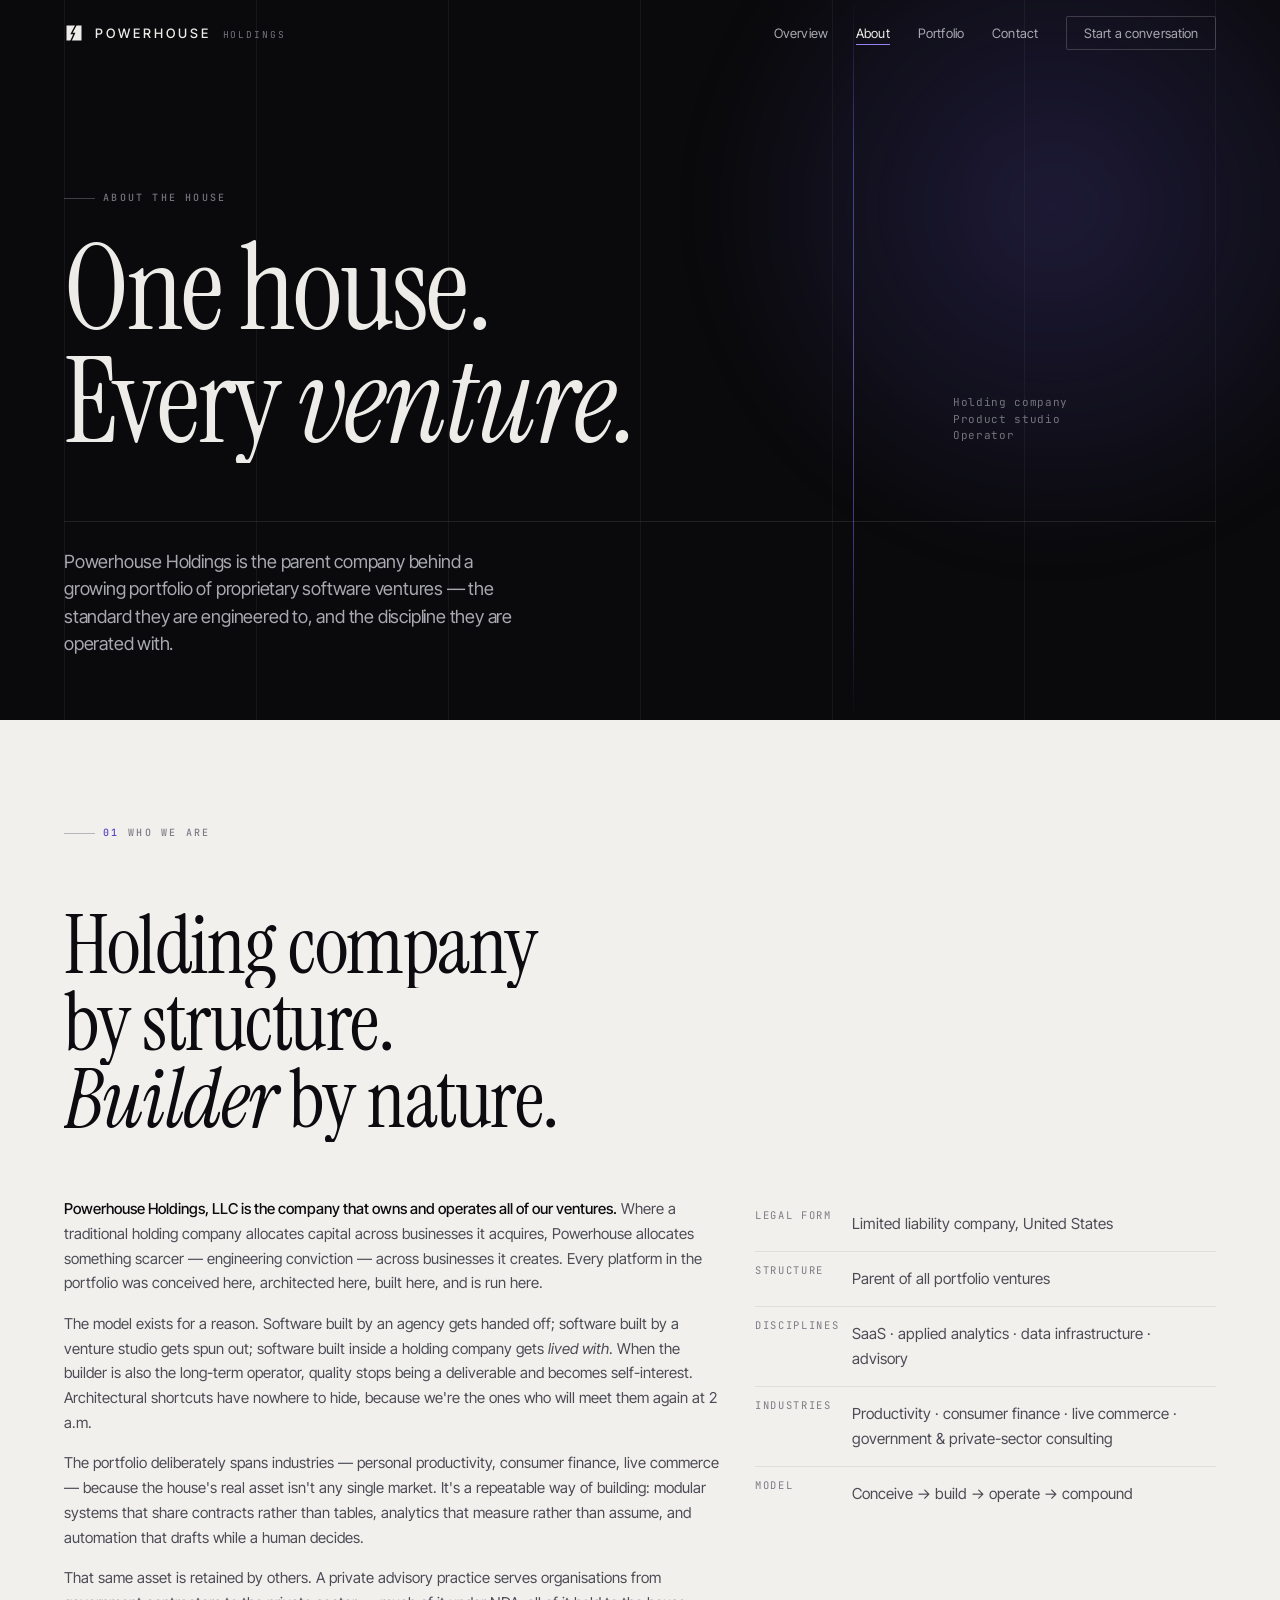
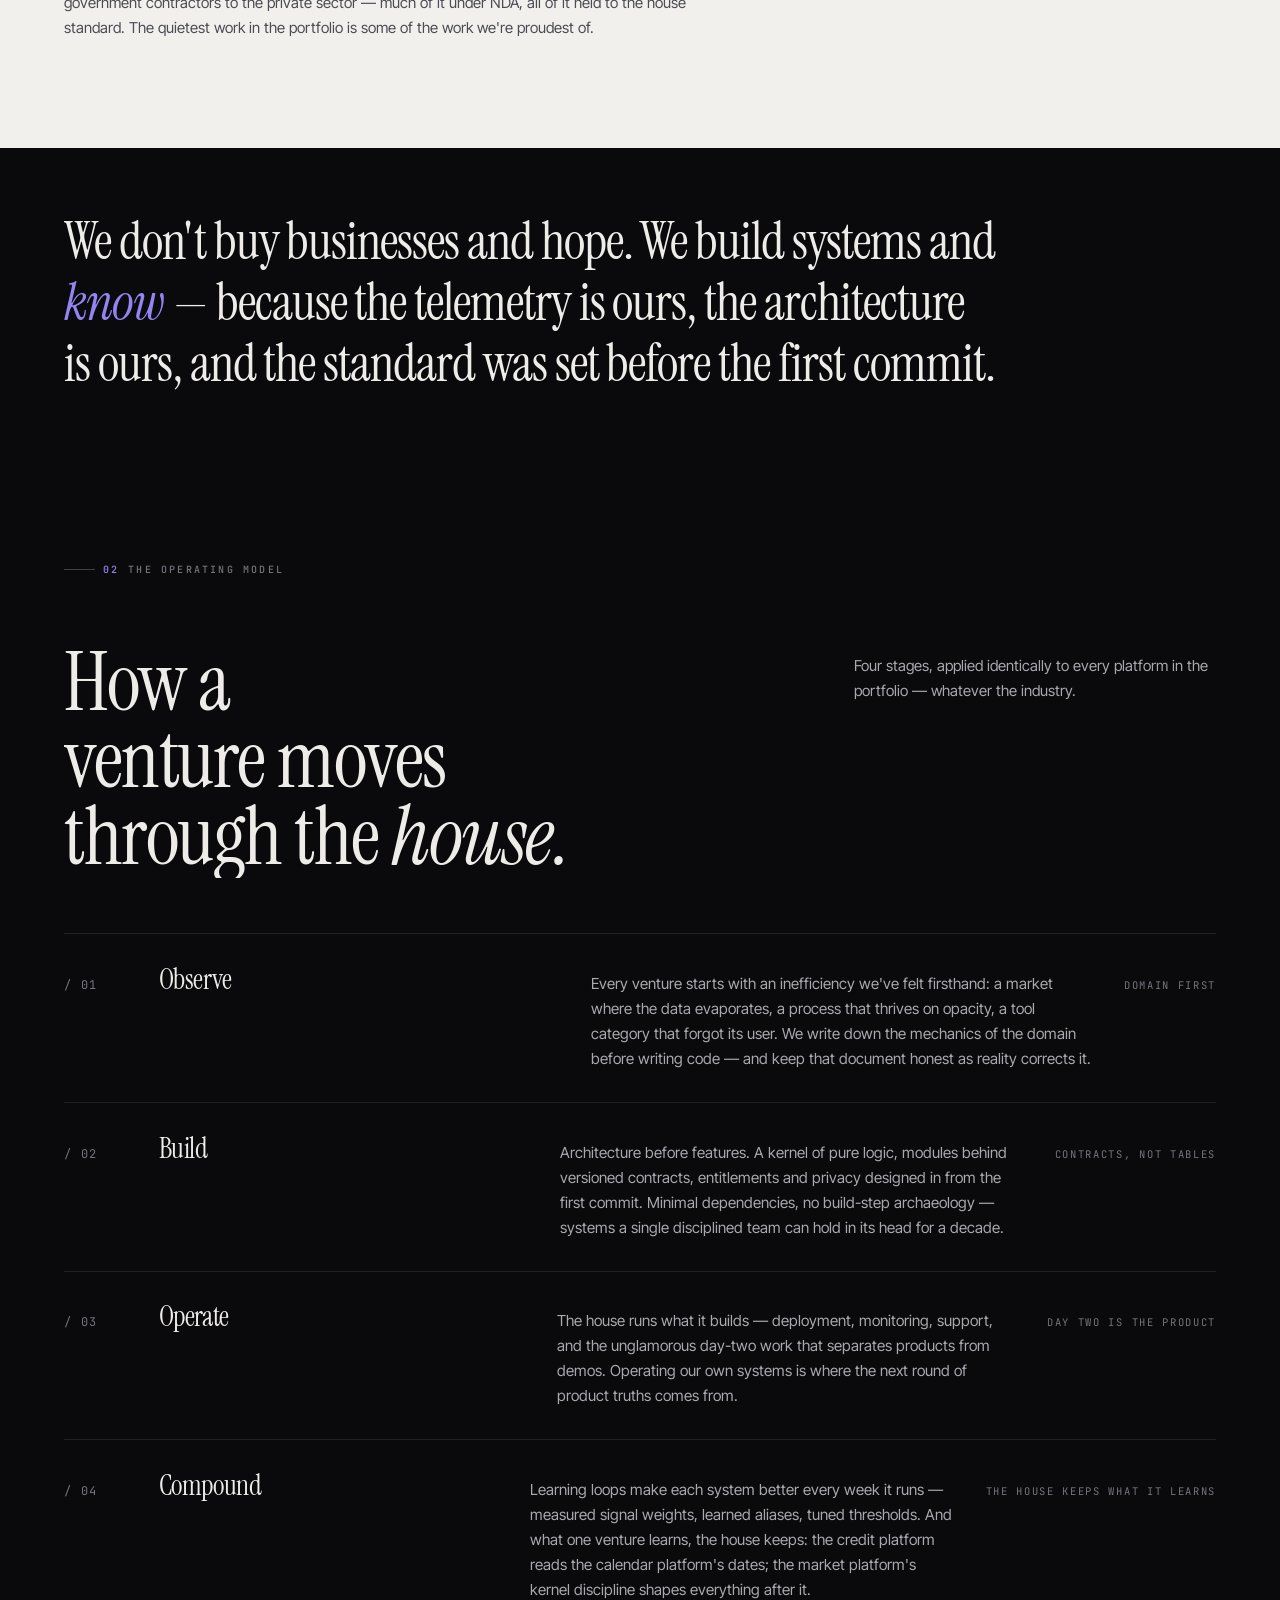
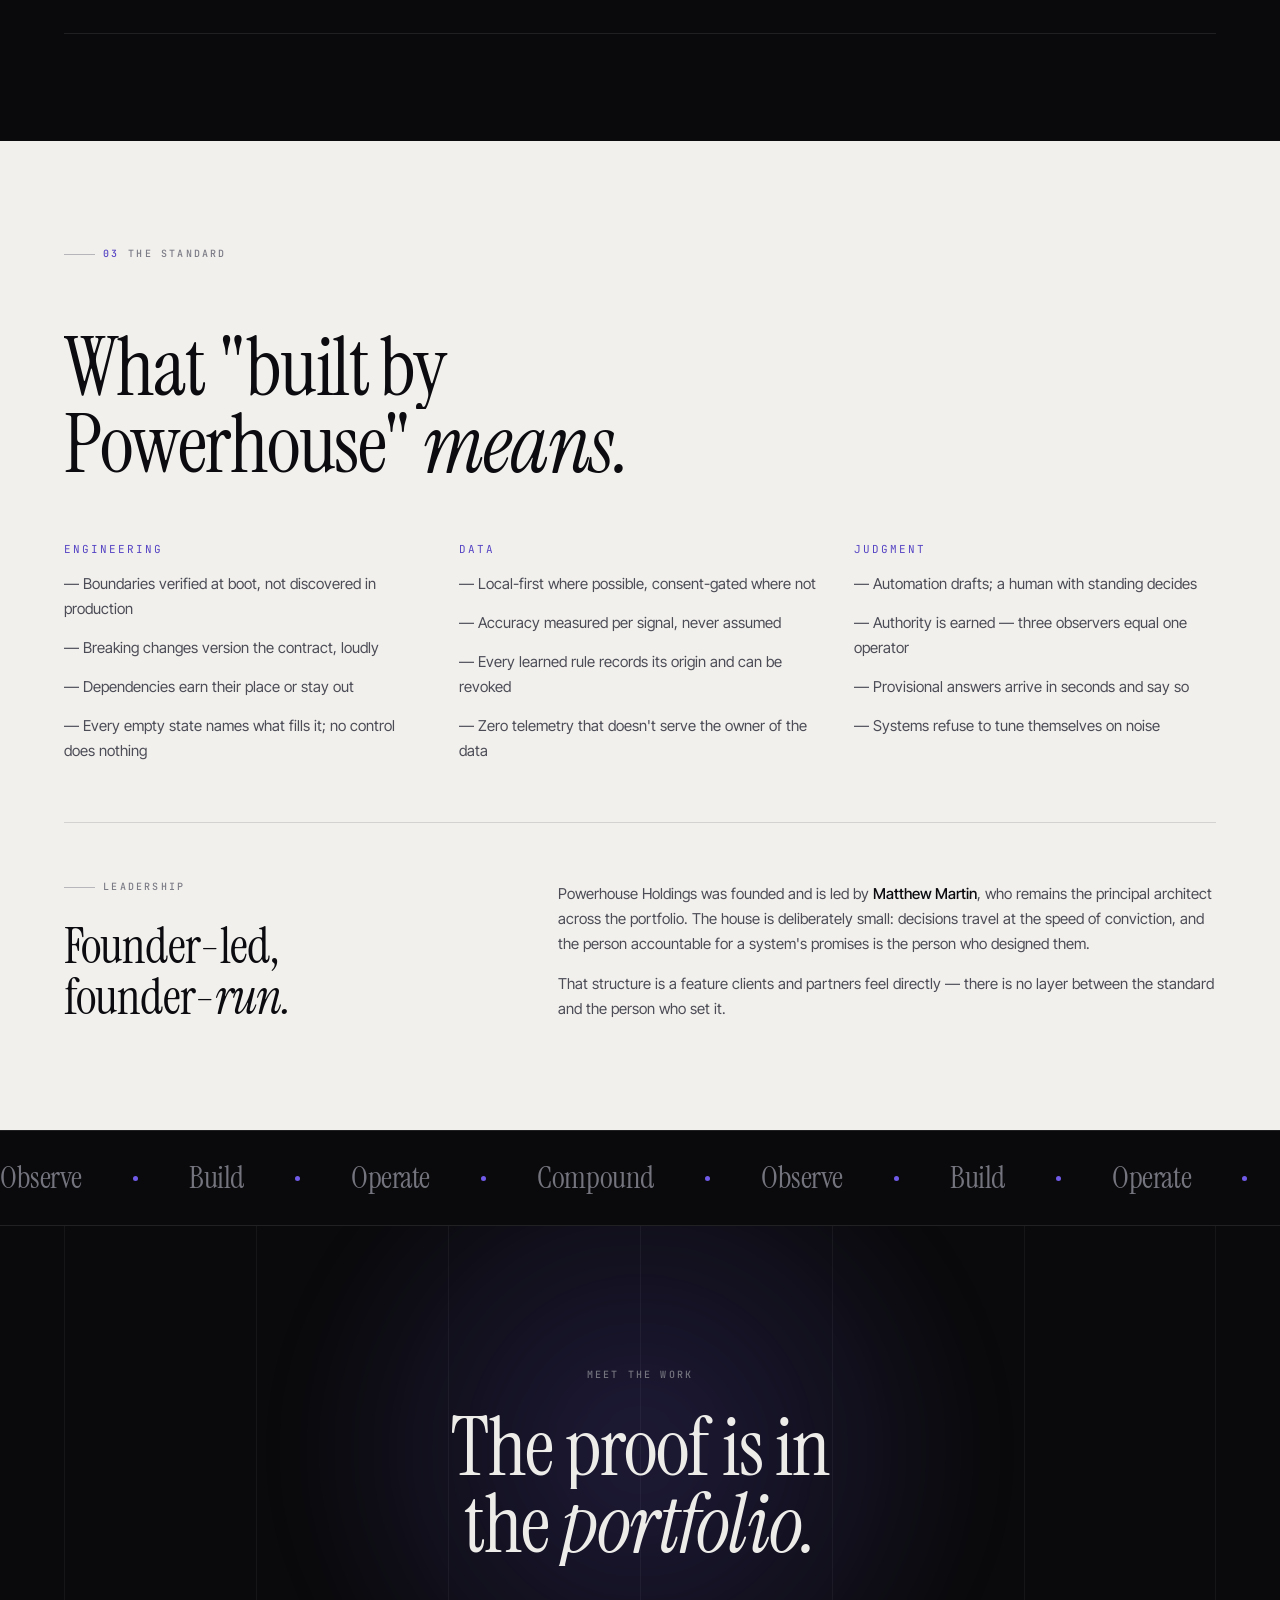
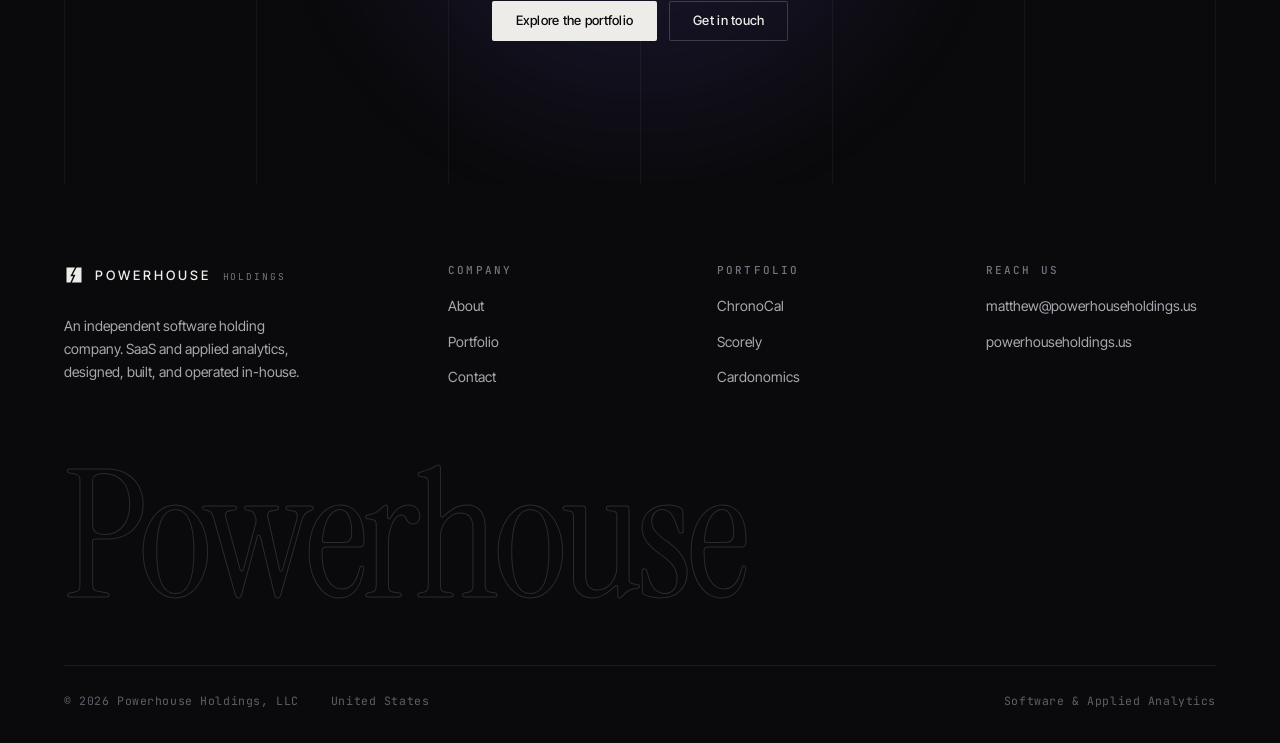
==== about.html @ 582e075c "Corporate site: overview, about, portfolio, contact Powerhouse Holdings corporate identity (Edition " ====
<!doctype html>
<html lang="en">
<head>
  <meta charset="utf-8">
  <meta name="viewport" content="width=device-width, initial-scale=1">
  <title>About — Powerhouse Holdings</title>
  <meta name="description" content="Powerhouse Holdings is an independent software holding company: one house, one engineering culture, and a portfolio of SaaS and applied-analytics ventures built and operated in-house.">
  <link rel="icon" type="image/svg+xml" href="assets/brand/favicon.svg">
  <link rel="canonical" href="https://powerhouseholdings.us/about.html">
  <meta property="og:title" content="About — Powerhouse Holdings">
  <meta property="og:description" content="One house, one engineering culture, a portfolio of ventures built to hold.">
  <link rel="preconnect" href="https://fonts.googleapis.com">
  <link rel="preconnect" href="https://fonts.gstatic.com" crossorigin>
  <link rel="stylesheet" href="assets/css/site.css">
  <link rel="stylesheet" href="assets/css/pages.css">
</head>
<body>
<a class="skip" href="#main">Skip to content</a>

<div class="curtain" aria-hidden="true">
  <svg class="mark" viewBox="0 0 24 24" fill="none" xmlns="http://www.w3.org/2000/svg">
    <mask id="cs1"><rect width="24" height="24" fill="#fff"/><path d="M15.4 .5 L9 12.6 h3.4 L7.4 23.5" stroke="#000" stroke-width="1.7" fill="none"/></mask>
    <rect x="3" y="3" width="18" height="18" fill="#EDECE9" mask="url(#cs1)"/>
  </svg>
</div>
<div class="progress" aria-hidden="true"></div>

<header class="masthead" data-pinned="false" data-hidden="false">
  <div class="shell bar">
    <a class="wordmark" href="index.html" aria-label="Powerhouse Holdings — home">
      <svg class="mark" viewBox="0 0 24 24" fill="none" xmlns="http://www.w3.org/2000/svg">
        <mask id="ms1"><rect width="24" height="24" fill="#fff"/><path d="M15.4 .5 L9 12.6 h3.4 L7.4 23.5" stroke="#000" stroke-width="1.7" fill="none"/></mask>
        <rect x="3" y="3" width="18" height="18" fill="currentColor" mask="url(#ms1)"/>
      </svg>
      <span class="name">Powerhouse</span>
      <span class="sub">Holdings</span>
    </a>
    <nav class="nav" aria-label="Primary">
      <a href="index.html">Overview</a>
      <a href="about.html" aria-current="page">About</a>
      <a href="projects.html">Portfolio</a>
      <a href="contact.html">Contact</a>
      <a class="btn btn--ghost" href="contact.html">Start a conversation</a>
    </nav>
    <button class="nav-toggle" aria-expanded="false" aria-controls="drawer">
      <span>Menu</span><span class="glyph"><i></i><i></i></span>
    </button>
  </div>
</header>

<nav class="drawer" id="drawer" aria-label="Mobile">
  <a href="index.html">Overview</a>
  <a href="about.html">About</a>
  <a href="projects.html">Portfolio</a>
  <a href="contact.html">Contact</a>
  <p class="meta mono">Powerhouse Holdings, LLC — Software &amp; Applied Analytics</p>
</nav>

<main id="main">

  <!-- ============================ HERO ============================ -->
  <section class="hero" style="min-height:80svh">
    <div class="field" aria-hidden="true">
      <div class="cols"><span></span><span></span><span></span><span></span><span></span><span></span></div>
      <div class="seam" style="left:66.666%"></div>
      <div class="halo" style="top:-24%;right:-12%"></div>
    </div>
    <div class="shell">
      <div class="hero-head">
        <div class="title">
          <p class="eyebrow" data-reveal>About the house</p>
          <h1 class="display d1 mt-2" data-split>One house. Every <em>venture.</em></h1>
        </div>
        <div class="aside mono dim" data-reveal style="--rv-d:500ms">
          Holding company<br>
          Product studio<br>
          Operator
        </div>
      </div>
      <div class="hero-foot">
        <p class="lede" data-reveal style="--rv-d:650ms">Powerhouse Holdings is the parent company behind a growing
        portfolio of proprietary software ventures — the standard they are engineered to, and the discipline they
        are operated with.</p>
      </div>
    </div>
  </section>

  <!-- ============================ 01 WHO WE ARE ============================ -->
  <section class="section invert">
    <div class="shell">
      <div class="head">
        <p class="eyebrow"><span class="idx">01</span> Who we are</p>
        <div class="h">
          <h2 class="display d2" data-split>Holding company by structure. <em>Builder</em> by nature.</h2>
        </div>
      </div>
      <div class="grid mt-4">
        <div class="col-7 body" data-reveal>
          <p><strong>Powerhouse Holdings, LLC is the company that owns and operates all of our ventures.</strong>
          Where a traditional holding company allocates capital across businesses it acquires, Powerhouse allocates
          something scarcer — engineering conviction — across businesses it creates. Every platform in the
          portfolio was conceived here, architected here, built here, and is run here.</p>
          <p>The model exists for a reason. Software built by an agency gets handed off; software built by a
          venture studio gets spun out; software built inside a holding company gets <em>lived with</em>. When the
          builder is also the long-term operator, quality stops being a deliverable and becomes self-interest.
          Architectural shortcuts have nowhere to hide, because we're the ones who will meet them again at 2 a.m.</p>
          <p>The portfolio deliberately spans industries — personal productivity, consumer finance, live
          commerce — because the house's real asset isn't any single market. It's a repeatable way of building:
          modular systems that share contracts rather than tables, analytics that measure rather than assume, and
          automation that drafts while a human decides.</p>
          <p>That same asset is retained by others. A private advisory practice serves organisations from
          government contractors to the private sector — much of it under NDA, all of it held to the house
          standard. The quietest work in the portfolio is some of the work we're proudest of.</p>
        </div>
        <div class="col-5" data-reveal style="--rv-d:150ms">
          <table class="spec" style="margin-top:0">
            <tr><th>Legal form</th><td>Limited liability company, United States</td></tr>
            <tr><th>Structure</th><td>Parent of all portfolio ventures</td></tr>
            <tr><th>Disciplines</th><td>SaaS · applied analytics · data infrastructure · advisory</td></tr>
            <tr><th>Industries</th><td>Productivity · consumer finance · live commerce · government &amp; private-sector consulting</td></tr>
            <tr><th>Model</th><td>Conceive → build → operate → compound</td></tr>
          </table>
        </div>
      </div>
    </div>
  </section>

  <!-- ============================ STATEMENT ============================ -->
  <section class="section section--tight">
    <div class="shell">
      <div class="grid">
        <div class="col-12">
          <p class="statement" data-split>We don't buy businesses and hope. We build systems and <em>know</em> — because
          the telemetry is ours, the architecture is ours, and the standard was set before the first commit.</p>
        </div>
      </div>
    </div>
  </section>

  <!-- ============================ 02 THE MODEL ============================ -->
  <section class="section">
    <div class="shell">
      <div class="head">
        <p class="eyebrow"><span class="idx">02</span> The operating model</p>
        <div class="h">
          <h2 class="display d2" data-split>How a venture moves<br>through the <em>house.</em></h2>
        </div>
        <div class="note body" data-reveal>
          <p>Four stages, applied identically to every platform in the portfolio — whatever the industry.</p>
        </div>
      </div>

      <div class="ledger mt-4" data-stagger="120">
        <article class="ledger-row" data-reveal>
          <span class="n">/ 01</span>
          <h3 class="t">Observe</h3>
          <p class="d">Every venture starts with an inefficiency we've felt firsthand: a market where the data
          evaporates, a process that thrives on opacity, a tool category that forgot its user. We write down the
          mechanics of the domain before writing code — and keep that document honest as reality corrects it.</p>
          <span class="tag">Domain first</span>
        </article>
        <article class="ledger-row" data-reveal>
          <span class="n">/ 02</span>
          <h3 class="t">Build</h3>
          <p class="d">Architecture before features. A kernel of pure logic, modules behind versioned contracts,
          entitlements and privacy designed in from the first commit. Minimal dependencies, no build-step
          archaeology — systems a single disciplined team can hold in its head for a decade.</p>
          <span class="tag">Contracts, not tables</span>
        </article>
        <article class="ledger-row" data-reveal>
          <span class="n">/ 03</span>
          <h3 class="t">Operate</h3>
          <p class="d">The house runs what it builds — deployment, monitoring, support, and the unglamorous
          day-two work that separates products from demos. Operating our own systems is where the next round of
          product truths comes from.</p>
          <span class="tag">Day two is the product</span>
        </article>
        <article class="ledger-row" data-reveal>
          <span class="n">/ 04</span>
          <h3 class="t">Compound</h3>
          <p class="d">Learning loops make each system better every week it runs — measured signal weights, learned
          aliases, tuned thresholds. And what one venture learns, the house keeps: the credit platform reads the
          calendar platform's dates; the market platform's kernel discipline shapes everything after it.</p>
          <span class="tag">The house keeps what it learns</span>
        </article>
      </div>
    </div>
  </section>

  <!-- ============================ 03 STANDARDS ============================ -->
  <section class="section invert">
    <div class="shell">
      <div class="head">
        <p class="eyebrow"><span class="idx">03</span> The standard</p>
        <div class="h">
          <h2 class="display d2" data-split>What "built by Powerhouse" <em>means.</em></h2>
        </div>
      </div>
      <div class="grid mt-4" data-stagger="90">
        <div class="col-4" data-reveal>
          <p class="mono accent caps">Engineering</p>
          <ul class="body mt-1 stack-sm">
            <li>— Boundaries verified at boot, not discovered in production</li>
            <li>— Breaking changes version the contract, loudly</li>
            <li>— Dependencies earn their place or stay out</li>
            <li>— Every empty state names what fills it; no control does nothing</li>
          </ul>
        </div>
        <div class="col-4" data-reveal>
          <p class="mono accent caps">Data</p>
          <ul class="body mt-1 stack-sm">
            <li>— Local-first where possible, consent-gated where not</li>
            <li>— Accuracy measured per signal, never assumed</li>
            <li>— Every learned rule records its origin and can be revoked</li>
            <li>— Zero telemetry that doesn't serve the owner of the data</li>
          </ul>
        </div>
        <div class="col-4" data-reveal>
          <p class="mono accent caps">Judgment</p>
          <ul class="body mt-1 stack-sm">
            <li>— Automation drafts; a human with standing decides</li>
            <li>— Authority is earned — three observers equal one operator</li>
            <li>— Provisional answers arrive in seconds and say so</li>
            <li>— Systems refuse to tune themselves on noise</li>
          </ul>
        </div>
      </div>

      <hr class="rule mt-4" data-draw>

      <div class="grid mt-4">
        <div class="col-5" data-reveal>
          <p class="eyebrow">Leadership</p>
          <h3 class="display d3 mt-2">Founder-led,<br>founder-<em>run.</em></h3>
        </div>
        <div class="col-7 body" data-reveal style="--rv-d:150ms">
          <p>Powerhouse Holdings was founded and is led by <strong>Matthew Martin</strong>, who remains the
          principal architect across the portfolio. The house is deliberately small: decisions travel at the speed
          of conviction, and the person accountable for a system's promises is the person who designed them.</p>
          <p class="mt-1">That structure is a feature clients and partners feel directly — there is no layer
          between the standard and the person who set it.</p>
        </div>
      </div>
    </div>
  </section>

  <!-- ============================ MARQUEE ============================ -->
  <div class="marquee" aria-hidden="true">
    <div class="track">
      <span>Observe</span><span>Build</span><span>Operate</span><span>Compound</span>
      <span>Observe</span><span>Build</span><span>Operate</span><span>Compound</span>
      <span>Observe</span><span>Build</span><span>Operate</span><span>Compound</span>
    </div>
  </div>

  <!-- ============================ CLOSER ============================ -->
  <section class="section closer">
    <div class="field" aria-hidden="true">
      <div class="cols"><span></span><span></span><span></span><span></span><span></span><span></span></div>
      <div class="halo"></div>
    </div>
    <div class="shell center" style="position:relative;z-index:2">
      <p class="eyebrow eyebrow--plain" style="justify-content:center" data-reveal>Meet the work</p>
      <h2 class="display d2 mt-2" data-split>The proof is in<br>the <em>portfolio.</em></h2>
      <div class="row mt-3" style="justify-content:center" data-reveal>
        <a class="btn" href="projects.html">Explore the portfolio</a>
        <a class="btn btn--ghost" href="contact.html">Get in touch</a>
      </div>
    </div>
  </section>
</main>

<footer class="footer">
  <div class="shell">
    <div class="top">
      <div>
        <a class="wordmark" href="index.html">
          <svg class="mark" viewBox="0 0 24 24" fill="none" xmlns="http://www.w3.org/2000/svg">
            <mask id="fs1"><rect width="24" height="24" fill="#fff"/><path d="M15.4 .5 L9 12.6 h3.4 L7.4 23.5" stroke="#000" stroke-width="1.7" fill="none"/></mask>
            <rect x="3" y="3" width="18" height="18" fill="currentColor" mask="url(#fs1)"/>
          </svg>
          <span class="name">Powerhouse</span>
          <span class="sub">Holdings</span>
        </a>
        <p class="body mt-2" style="max-width:30ch">An independent software holding company. SaaS and applied
        analytics, designed, built, and operated in-house.</p>
      </div>
      <div>
        <h4>Company</h4>
        <ul>
          <li><a href="about.html">About</a></li>
          <li><a href="projects.html">Portfolio</a></li>
          <li><a href="contact.html">Contact</a></li>
        </ul>
      </div>
      <div>
        <h4>Portfolio</h4>
        <ul>
          <li><a href="projects.html#chronocal">ChronoCal</a></li>
          <li><a href="projects.html#scorely">Scorely</a></li>
          <li><a href="projects.html#cardonomics">Cardonomics</a></li>
        </ul>
      </div>
      <div>
        <h4>Reach us</h4>
        <ul>
          <li><a href="mailto:matthew@powerhouseholdings.us">matthew@powerhouseholdings.us</a></li>
          <li><a href="https://powerhouseholdings.us">powerhouseholdings.us</a></li>
        </ul>
      </div>
    </div>
    <p class="footer-wordmark" aria-hidden="true">Powerhouse</p>
    <div class="base">
      <span>© 2026 Powerhouse Holdings, LLC</span>
      <span>United States</span>
      <span class="spacer">Software &amp; Applied Analytics</span>
    </div>
  </div>
</footer>

<script src="assets/js/motion.js" defer></script>
</body>
</html>
---- assets/css/site.css ----
/* =============================================================================
   Powerhouse Holdings — design system
   Obsidian ground, bone inversion, matured violet, brass accent.
   Editorial serif display / neutral grotesk UI / mono data labels.
   Do not introduce colours or typefaces outside this file.
   ========================================================================== */

@import url('https://fonts.googleapis.com/css2?family=Instrument+Serif:ital@0;1&family=Inter+Tight:wght@300;400;500;600&family=JetBrains+Mono:wght@400;500&display=swap');

:root{
  /* ---- ground ---- */
  --obsidian:   #0A0A0C;
  --ink:        #101116;
  --ink-2:      #15161C;
  --ink-3:      #1B1D25;

  /* ---- light inversion (warm, not clinical) ---- */
  --bone:       #F2F0EC;
  --bone-2:     #E9E6E0;
  --bone-3:     #DCD8D0;

  /* ---- accents ---- */
  --violet:     #6F5BE8;   /* Ultraviolet, matured. Structural, rarely filled. */
  --violet-deep:#3B2F86;
  --violet-lift:#9384F2;
  --brass:      #C6A972;   /* Champagne brass. The single premium accent. */
  --brass-deep: #8E7642;

  /* ---- theme-bound (dark by default; .invert flips) ---- */
  --bg:         var(--obsidian);
  --surface:    var(--ink);
  --surface-2:  var(--ink-2);
  --fg:         #EDECE9;
  --fg-2:       #A8A8B0;
  --fg-3:       #74747E;
  --rule:       rgba(237,236,233,.10);
  --rule-soft:  rgba(237,236,233,.055);
  --rule-firm:  rgba(237,236,233,.20);
  --accent:     var(--violet-lift);
  --accent-tint:rgba(111,91,232,.14);

  /* ---- type ---- */
  --display: 'Instrument Serif', 'Times New Roman', serif;
  --ui:      'Inter Tight', system-ui, -apple-system, sans-serif;
  --mono:    'JetBrains Mono', ui-monospace, SFMono-Regular, monospace;

  /* ---- metrics ---- */
  --shell:   1320px;
  --gutter:  clamp(20px, 5vw, 72px);
  --band:    clamp(84px, 12vh, 160px);
  --r:       2px;
  --ease:    cubic-bezier(.22,.61,.24,1);
  --ease-out:cubic-bezier(.16,1,.3,1);
}

/* ============================ inversion ============================ */
.invert{
  --bg:        var(--bone);
  --surface:   #FFFFFF;
  --surface-2: var(--bone-2);
  --fg:        #0C0C10;
  --fg-2:      #4C4C57;
  --fg-3:      #7C7C87;
  --rule:      rgba(12,12,16,.13);
  --rule-soft: rgba(12,12,16,.07);
  --rule-firm: rgba(12,12,16,.26);
  --accent:    #5645C4;
  --accent-tint:rgba(86,69,196,.10);
}

/* ============================ reset ============================ */
*,*::before,*::after{ box-sizing:border-box; }
html{ -webkit-text-size-adjust:100%; }
body{
  margin:0; background:var(--obsidian); color:var(--fg);
  font:400 clamp(15px,1.02vw,17px)/1.65 var(--ui);
  font-synthesis-weight:none;
  -webkit-font-smoothing:antialiased; -moz-osx-font-smoothing:grayscale;
  overflow-x:hidden;
}
img,svg,video{ max-width:100%; display:block; }
a{ color:inherit; text-decoration:none; }
button{ font:inherit; color:inherit; background:none; border:0; cursor:pointer; }
h1,h2,h3,h4,p,figure,blockquote{ margin:0; }
ul,ol{ margin:0; padding:0; list-style:none; }
::selection{ background:var(--violet); color:#fff; }
:focus-visible{ outline:2px solid var(--accent); outline-offset:3px; border-radius:1px; }

/* ============================ layout ============================ */
.shell{ width:min(100% - var(--gutter)*2, var(--shell)); margin-inline:auto; }
.section{ background:var(--bg); color:var(--fg); position:relative; padding-block:var(--band); }
.section--tight{ padding-block:clamp(56px,7vh,92px); }
.grid{ display:grid; grid-template-columns:repeat(12,1fr); gap:clamp(18px,2.6vw,40px); }
.rule{ height:1px; background:var(--rule); border:0; margin:0; }

/* ============================ typography ============================ */
.display{
  font-family:var(--display); font-weight:400; letter-spacing:-.018em;
  line-height:.94; text-wrap:balance;
}
.d1{ font-size:clamp(3.4rem, 9.4vw, 9.5rem); }
.d2{ font-size:clamp(2.7rem, 6.4vw, 6.1rem); }
.d3{ font-size:clamp(2rem, 3.9vw, 3.6rem); line-height:1.02; }
.d4{ font-size:clamp(1.5rem, 2.3vw, 2.15rem); line-height:1.1; }
.display em{ font-style:italic; }
.display .tint{ color:var(--fg-3); }

.eyebrow{
  font:500 clamp(10px,.78vw,11.5px)/1 var(--mono);
  letter-spacing:.22em; text-transform:uppercase; color:var(--fg-3);
  display:flex; align-items:center; gap:.85em;
}
.eyebrow::before{
  content:''; width:clamp(18px,2.4vw,34px); height:1px; background:currentColor; opacity:.5;
}
.eyebrow--plain::before{ display:none; }
.eyebrow .idx{ color:var(--accent); }

.lede{ font-size:clamp(1.05rem,1.42vw,1.42rem); line-height:1.5; color:var(--fg-2); letter-spacing:-.011em; }
.body{ color:var(--fg-2); }
.body p + p{ margin-top:1.05em; }
.body strong{ color:var(--fg); font-weight:500; }
.measure{ max-width:62ch; }
.measure-sm{ max-width:48ch; }
.mono{ font:400 clamp(11px,.8vw,12.5px)/1.5 var(--mono); letter-spacing:.06em; }
.caps{ text-transform:uppercase; letter-spacing:.18em; }
.figure{ font-family:var(--display); font-weight:400; letter-spacing:-.03em; line-height:.9; }

/* ============================ links & buttons ============================ */
.link{
  display:inline-flex; align-items:center; gap:.6em; position:relative;
  font:500 13.5px/1 var(--ui); letter-spacing:.01em; padding-block:.35em;
}
.link::after{
  content:''; position:absolute; left:0; right:0; bottom:0; height:1px;
  background:currentColor; transform:scaleX(1); transform-origin:right;
  transition:transform .5s var(--ease-out);
}
.link:hover::after{ transform:scaleX(0); }
.link .arw{ transition:transform .5s var(--ease-out); }
.link:hover .arw{ transform:translateX(4px); }

.btn{
  --btn-fg:var(--obsidian); --btn-bg:var(--fg);
  position:relative; display:inline-flex; align-items:center; justify-content:center; gap:.7em;
  padding:1.02em 1.85em; border-radius:var(--r); overflow:hidden; isolation:isolate;
  font:500 13px/1 var(--ui); letter-spacing:.02em;
  color:var(--btn-fg); background:var(--btn-bg);
  transition:color .45s var(--ease);
}
.btn::before{
  content:''; position:absolute; inset:0; z-index:-1; background:var(--violet);
  transform:translateY(101%); transition:transform .58s var(--ease-out);
}
.btn:hover{ color:#fff; }
.btn:hover::before{ transform:translateY(0); }
.btn--ghost{ --btn-bg:transparent; --btn-fg:var(--fg); box-shadow:inset 0 0 0 1px var(--rule-firm); }
.btn--ghost:hover{ color:#fff; }

/* ============================ masthead ============================ */
.masthead{
  position:fixed; inset:0 0 auto; z-index:80;
  transition:transform .55s var(--ease), background-color .45s linear, border-color .45s linear;
  border-bottom:1px solid transparent;
}
.masthead[data-pinned="true"]{
  background:rgba(10,10,12,.72); backdrop-filter:blur(18px) saturate(1.3);
  -webkit-backdrop-filter:blur(18px) saturate(1.3); border-bottom-color:var(--rule-soft);
}
.masthead[data-hidden="true"]{ transform:translateY(-102%); }
.masthead .bar{
  display:flex; align-items:center; gap:clamp(20px,4vw,52px);
  height:clamp(66px,7.4vh,84px);
}
.wordmark{ display:flex; align-items:center; gap:11px; color:#EDECE9; }
.wordmark .mark{ width:20px; height:20px; flex:none; }
.wordmark .name{
  font:500 13px/1 var(--ui); letter-spacing:.235em; text-transform:uppercase; padding-top:1px;
}
.wordmark .sub{
  font:400 9.5px/1 var(--mono); letter-spacing:.2em; text-transform:uppercase;
  color:var(--fg-3); padding-top:2px;
}
.nav{ margin-left:auto; display:flex; align-items:center; gap:clamp(14px,2.2vw,32px); }
.nav a{
  position:relative; font:400 13px/1 var(--ui); letter-spacing:.01em; color:#A8A8B0;
  padding-block:.5em; transition:color .35s var(--ease);
}
.nav a::after{
  content:''; position:absolute; left:0; bottom:.1em; width:100%; height:1px;
  background:currentColor; transform:scaleX(0); transform-origin:left;
  transition:transform .45s var(--ease-out);
}
.nav a:hover{ color:#EDECE9; }
.nav a:hover::after{ transform:scaleX(1); }
.nav a[aria-current="page"]{ color:#EDECE9; }
.nav a[aria-current="page"]::after{ transform:scaleX(1); background:var(--violet-lift); }
.nav .btn{ padding:.82em 1.35em; }
.nav-toggle{ display:none; }

@media (max-width:900px){
  .nav{ display:none; }
  .nav-toggle{
    display:flex; margin-left:auto; align-items:center; gap:.7em;
    font:500 11px/1 var(--mono); letter-spacing:.2em; text-transform:uppercase; color:#EDECE9;
    z-index:78; position:relative;
  }
  .nav-toggle .glyph{ display:grid; gap:4px; }
  .nav-toggle .glyph i{ display:block; width:17px; height:1px; background:currentColor; transition:transform .4s var(--ease); }
  body[data-menu="open"] .nav-toggle .glyph i:first-child{ transform:translateY(2.5px) rotate(45deg); }
  body[data-menu="open"] .nav-toggle .glyph i:last-child{ transform:translateY(-2.5px) rotate(-45deg); }
}

/* mobile drawer */
.drawer{
  position:fixed; inset:0; z-index:75; background:var(--obsidian);
  display:flex; flex-direction:column; justify-content:center; padding:0 var(--gutter);
  clip-path:inset(0 0 100% 0); transition:clip-path .8s var(--ease-out);
  pointer-events:none;
}
body[data-menu="open"] .drawer{ clip-path:inset(0 0 0 0); pointer-events:auto; }
body[data-menu="open"]{ overflow:hidden; }
.drawer a{
  font-family:var(--display); font-size:clamp(2.2rem,11vw,3.4rem); line-height:1.22;
  color:#EDECE9; display:block; opacity:0; transform:translateY(14px);
  transition:opacity .6s var(--ease-out), transform .6s var(--ease-out);
}
body[data-menu="open"] .drawer a{ opacity:1; transform:none; }
.drawer a:nth-child(2){ transition-delay:.06s } .drawer a:nth-child(3){ transition-delay:.12s }
.drawer a:nth-child(4){ transition-delay:.18s } .drawer a:nth-child(5){ transition-delay:.24s }
.drawer .meta{ margin-top:2.4rem; color:var(--fg-3); }

/* ============================ footer ============================ */
.footer{ background:var(--obsidian); color:#EDECE9; padding-top:clamp(64px,9vh,120px); position:relative; z-index:2; }
.footer .top{ display:grid; grid-template-columns:1.5fr 1fr 1fr 1fr; gap:clamp(24px,3vw,48px); }
.footer h4{ font:500 11px/1 var(--mono); letter-spacing:.2em; text-transform:uppercase; color:#74747E; margin-bottom:1.6em; }
.footer li{ margin-bottom:.72em; }
.footer li a, .footer .top .body{ font-size:14px; color:#A8A8B0; transition:color .3s var(--ease); }
.footer li a:hover{ color:#EDECE9; }
.footer .base{
  margin-top:clamp(40px,6vh,72px); padding-block:26px 34px; border-top:1px solid rgba(237,236,233,.08);
  display:flex; flex-wrap:wrap; gap:14px 32px; align-items:center;
  font:400 11.5px/1.5 var(--mono); letter-spacing:.05em; color:#5F5F69;
}
.footer .base .spacer{ margin-left:auto; }
.footer-wordmark{
  font-family:var(--display); font-size:clamp(3.4rem,14vw,12.4rem); line-height:.82;
  letter-spacing:-.03em; color:transparent;
  -webkit-text-stroke:1px rgba(237,236,233,.15);
  margin-top:clamp(48px,7vh,96px); user-select:none; white-space:nowrap;
}
@media (max-width:900px){ .footer .top{ grid-template-columns:1fr 1fr; row-gap:40px; } }
@media (max-width:560px){ .footer .top{ grid-template-columns:1fr; } }
---- assets/css/pages.css ----
/* =============================================================================
   Powerhouse Holdings — motion primitives, components, page furniture.
   Depends on site.css for tokens.
   ========================================================================== */

/* ============================ motion primitives ============================
   Every animated element declares its resting state here and is released by
   the observer in motion.js adding .is-in. Nothing animates on a machine that
   asks for reduced motion — the resting states are simply skipped.
   ========================================================================== */

[data-reveal]{
  opacity:0; transform:translate3d(0,var(--rv-y,26px),0);
  transition:opacity .9s var(--ease-out), transform 1.05s var(--ease-out);
  transition-delay:var(--rv-d,0ms); will-change:opacity,transform;
}
[data-reveal].is-in{ opacity:1; transform:none; }
[data-reveal="fade"]{ --rv-y:0px; }
[data-reveal="rise-lg"]{ --rv-y:56px; }
[data-reveal="left"]{ transform:translate3d(-32px,0,0); }
[data-reveal="right"]{ transform:translate3d(32px,0,0); }

/* rule that draws itself */
[data-draw]{ transform:scaleX(0); transform-origin:left; transition:transform 1.3s var(--ease-out); transition-delay:var(--rv-d,0ms); }
[data-draw].is-in{ transform:scaleX(1); }

/* image / panel mask wipe */
[data-mask]{ clip-path:inset(0 0 100% 0); transition:clip-path 1.25s var(--ease-out); transition-delay:var(--rv-d,0ms); }
[data-mask].is-in{ clip-path:inset(0 0 0 0); }
[data-mask] > *{ transform:scale(1.08); transition:transform 1.6s var(--ease-out); transition-delay:var(--rv-d,0ms); }
[data-mask].is-in > *{ transform:scale(1); }

/* line-by-line display type — spans injected by motion.js */
.sp-l{ display:block; overflow:hidden; padding-bottom:.04em; margin-bottom:-.04em; }
.sp-w{ display:inline-block; }
.sp-i{
  display:inline-block; transform:translate3d(0,108%,0) rotate(1.2deg);
  transition:transform 1.05s var(--ease-out); transition-delay:var(--sp-d,0ms);
  will-change:transform;
}
.is-in .sp-i, .sp-l.is-in .sp-i{ transform:none; }

/* parallax + scroll-linked values are written as custom properties by JS */
[data-parallax]{ transform:translate3d(0,var(--par,0px),0); will-change:transform; }

/* ============================ chrome ============================ */
.progress{
  position:fixed; top:0; left:0; height:2px; width:100%; z-index:90; pointer-events:none;
  transform-origin:left; transform:scaleX(var(--p,0));
  background:linear-gradient(90deg,var(--violet-deep),var(--violet),var(--violet-lift));
  opacity:.9;
}
/* page-transition curtain */
.curtain{
  position:fixed; inset:0; z-index:120; background:var(--obsidian);
  display:grid; place-items:center; pointer-events:none;
  clip-path:inset(0 0 0 0); transition:clip-path 1s var(--ease-out);
}
body[data-loaded="true"] .curtain{ clip-path:inset(0 0 100% 0); }
body[data-leaving="true"] .curtain{ clip-path:inset(0 0 0 0); transition-duration:.55s; }
.curtain .mark{ width:32px; height:32px; opacity:.9; animation:pulse 2s var(--ease) infinite; }
@keyframes pulse{ 0%,100%{opacity:.35} 50%{opacity:1} }

/* the energy field, matured: a hairline rule grid with one charged seam */
.field{ position:absolute; inset:0; pointer-events:none; overflow:hidden; }
.field .cols{
  position:absolute; inset:0; width:min(100% - var(--gutter)*2, var(--shell)); margin-inline:auto;
  display:grid; grid-template-columns:repeat(6,1fr);
}
.field .cols span{ border-left:1px solid var(--rule-soft); }
.field .cols span:last-child{ border-right:1px solid var(--rule-soft); }
.field .seam{
  position:absolute; top:0; bottom:0; left:33.333%; width:1px;
  background:linear-gradient(180deg,transparent,var(--violet) 22%,var(--violet-lift) 50%,var(--violet) 74%,transparent);
  opacity:.55; transform:scaleY(var(--seam,0)); transform-origin:top;
  transition:transform 1.8s var(--ease-out);
}
.field .halo{
  position:absolute; width:min(60vw,760px); aspect-ratio:1; border-radius:50%;
  background:radial-gradient(circle, rgba(111,91,232,.20), transparent 66%);
  filter:blur(28px);
}

/* ============================ hero ============================ */
.hero{
  position:relative; min-height:100svh; display:flex; align-items:flex-end;
  padding-bottom:clamp(40px,7vh,84px); padding-top:clamp(120px,16vh,180px);
  background:var(--obsidian); overflow:hidden;
}
.hero .shell{ position:relative; z-index:2; width:min(100% - var(--gutter)*2, var(--shell)); }
.hero .halo{ top:-18%; right:-8%; }
.hero-head{ display:grid; grid-template-columns:repeat(12,1fr); gap:clamp(18px,2.6vw,40px); align-items:end; }
.hero-head .title{ grid-column:1 / span 9; }
.hero-head .aside{ grid-column:10 / span 3; padding-bottom:.9rem; }
.hero-foot{
  margin-top:clamp(44px,7vh,84px); padding-top:26px; border-top:1px solid var(--rule);
  display:grid; grid-template-columns:repeat(12,1fr); gap:clamp(18px,2.6vw,40px); align-items:start;
}
.hero-foot .lede{ grid-column:1 / span 5; }
.hero-foot .cta{ grid-column:7 / span 3; display:flex; gap:12px; flex-wrap:wrap; padding-top:.2rem; }
.hero-foot .scroll-cue{ grid-column:11 / span 2; justify-self:end; text-align:right; }
.scroll-cue{ font:400 10.5px/1.6 var(--mono); letter-spacing:.2em; text-transform:uppercase; color:var(--fg-3); }
.scroll-cue .track{ display:block; width:1px; height:52px; background:var(--rule-firm); margin:14px 0 0 auto; position:relative; overflow:hidden; }
.scroll-cue .track::after{
  content:''; position:absolute; inset:0; background:var(--violet-lift);
  animation:cue 2.4s var(--ease) infinite;
}
@keyframes cue{ 0%{transform:translateY(-100%)} 60%,100%{transform:translateY(100%)} }
@media (max-width:1000px){
  .hero-head .title{ grid-column:1 / -1; } .hero-head .aside{ grid-column:1 / -1; padding-bottom:0; }
  .hero-foot .lede{ grid-column:1 / -1; } .hero-foot .cta{ grid-column:1 / -1; }
  .hero-foot .scroll-cue{ display:none; }
}

/* hero recedes as the next section arrives — the mintjunkie handoff */
.stage{ position:relative; }
.stage .hero{ position:sticky; top:0; }
.stage-veil{
  position:absolute; inset:0; background:var(--obsidian); pointer-events:none;
  opacity:var(--veil,0); z-index:3;
}

/* ============================ section headers ============================ */
.head{ display:grid; grid-template-columns:repeat(12,1fr); gap:clamp(18px,2.6vw,40px); align-items:start; }
.head .eyebrow{ grid-column:1 / span 12; margin-bottom:clamp(26px,4vh,54px); }
.head .h{ grid-column:1 / span 7; }
.head .note{ grid-column:9 / span 4; padding-top:.65rem; }
@media (max-width:1000px){ .head .h,.head .note{ grid-column:1 / -1; } .head .note{ padding-top:1.4rem; } }

/* ============================ statement ============================ */
.statement{ font-family:var(--display); font-size:clamp(1.8rem,4.1vw,3.5rem); line-height:1.16; letter-spacing:-.02em; text-wrap:balance; }
.statement em{ font-style:italic; color:var(--accent); }

/* ============================ ledger (numbered rows) ============================ */
.ledger{ border-top:1px solid var(--rule); }
.ledger-row{
  display:grid; grid-template-columns:64px minmax(0,3.2fr) minmax(0,4fr) auto;
  gap:clamp(16px,2.4vw,40px); align-items:baseline;
  padding-block:clamp(26px,3.4vh,42px); border-bottom:1px solid var(--rule);
  position:relative; transition:padding-left .6s var(--ease);
}
.ledger-row::before{
  content:''; position:absolute; inset:0 auto 0 0; width:2px; background:var(--violet);
  transform:scaleY(0); transform-origin:bottom; transition:transform .6s var(--ease-out);
}
.ledger-row:hover{ padding-left:22px; }
.ledger-row:hover::before{ transform:scaleY(1); transform-origin:top; }
.ledger-row .n{ font:400 12px/1 var(--mono); color:var(--fg-3); letter-spacing:.12em; padding-top:.55em; }
.ledger-row .t{ font-family:var(--display); font-size:clamp(1.35rem,2.2vw,2rem); line-height:1.08; letter-spacing:-.015em; }
.ledger-row .d{ color:var(--fg-2); font-size:.95rem; }
.ledger-row .tag{ font:400 10.5px/1 var(--mono); letter-spacing:.16em; text-transform:uppercase; color:var(--fg-3); white-space:nowrap; padding-top:.75em; }
@media (max-width:900px){
  .ledger-row{ grid-template-columns:44px 1fr; row-gap:12px; }
  .ledger-row .d{ grid-column:2; } .ledger-row .tag{ grid-column:2; }
}

/* ============================ figures / metrics ============================ */
.figures{ display:grid; grid-template-columns:repeat(4,1fr); gap:1px; background:var(--rule); border-block:1px solid var(--rule); }
.figures > div{ background:var(--bg); padding:clamp(26px,3.6vh,44px) clamp(18px,2vw,32px); }
.figures .v{ font-family:var(--display); font-size:clamp(2.4rem,4.6vw,4rem); line-height:.9; letter-spacing:-.03em; }
.figures .v .u{ font-size:.42em; color:var(--accent); vertical-align:super; letter-spacing:0; }
.figures .k{ margin-top:.9rem; font:400 10.5px/1.5 var(--mono); letter-spacing:.16em; text-transform:uppercase; color:var(--fg-3); }
@media (max-width:820px){ .figures{ grid-template-columns:repeat(2,1fr); } }

/* ============================ deck (stacking cards) ============================ */
.deck{ position:relative; }
.deck-card{
  position:sticky; top:calc(var(--stick,90px));
  background:var(--surface); border:1px solid var(--rule); border-radius:4px;
  padding:clamp(28px,4vw,60px); margin-bottom:clamp(18px,3vh,32px);
  transform:scale(var(--dk-s,1)) translateY(var(--dk-y,0px));
  transition:transform .2s linear;
  overflow:hidden;
}
.deck-card .card-index{
  position:absolute; top:clamp(20px,2.6vw,34px); right:clamp(22px,2.8vw,38px);
  font:400 11px/1 var(--mono); letter-spacing:.16em; color:var(--fg-3);
}

/* ============================ portfolio ============================ */
.folio-item{
  display:grid; grid-template-columns:repeat(12,1fr); gap:clamp(18px,2.6vw,40px);
  padding-block:clamp(40px,6vh,76px); border-top:1px solid var(--rule); align-items:start;
}
.folio-item .id{ grid-column:1 / span 3; position:sticky; top:calc(var(--stick,96px)); }
.folio-item .body-col{ grid-column:5 / span 8; }
.folio-item .brandline{ display:flex; align-items:center; gap:14px; margin-bottom:1.1rem; }
.folio-item .glyph{ width:38px; height:38px; flex:none; }
.folio-item .name{ font-family:var(--display); font-size:clamp(1.7rem,2.8vw,2.5rem); line-height:1; letter-spacing:-.02em; }
@media (max-width:1000px){
  .folio-item .id{ grid-column:1 / -1; position:static; margin-bottom:1.6rem; }
  .folio-item .body-col{ grid-column:1 / -1; }
}

/* spec table */
.spec{ width:100%; border-collapse:collapse; margin-top:1.6rem; }
.spec th,.spec td{ text-align:left; padding:.95em 1.2em .95em 0; border-bottom:1px solid var(--rule-soft); vertical-align:top; }
.spec th{
  font:400 10.5px/1.6 var(--mono); letter-spacing:.16em; text-transform:uppercase; color:var(--fg-3);
  width:min(34%,220px); font-weight:400;
}
.spec td{ color:var(--fg-2); font-size:.95rem; }
.spec tr:last-child th,.spec tr:last-child td{ border-bottom:0; }
@media (max-width:640px){
  .spec th,.spec td{ display:block; width:auto; border:0; padding:0; }
  .spec th{ padding-top:1.4em; } .spec td{ padding-bottom:1.1em; border-bottom:1px solid var(--rule-soft); }
}

/* capability list inside a project */
.caps-list{ display:grid; grid-template-columns:repeat(2,1fr); gap:1px; background:var(--rule); margin-top:1.8rem; border:1px solid var(--rule); }
.caps-list > li{ background:var(--bg); padding:clamp(20px,2.4vw,30px); }
.caps-list h5{ margin:0 0 .55em; font:500 14px/1.3 var(--ui); letter-spacing:-.005em; color:var(--fg); }
.caps-list p{ font-size:.9rem; color:var(--fg-2); line-height:1.55; }
.caps-list .n{ font:400 10px/1 var(--mono); color:var(--accent); letter-spacing:.14em; display:block; margin-bottom:1.1em; }
@media (max-width:760px){ .caps-list{ grid-template-columns:1fr; } }

/* pill row */
.pills{ display:flex; flex-wrap:wrap; gap:8px; }
.pills li{
  font:400 11px/1 var(--mono); letter-spacing:.1em; text-transform:uppercase;
  padding:.72em 1em; border:1px solid var(--rule); border-radius:100px; color:var(--fg-2);
  transition:border-color .4s var(--ease), color .4s var(--ease);
}
.pills li:hover{ border-color:var(--rule-firm); color:var(--fg); }

/* ============================ marquee ============================ */
.marquee{ overflow:hidden; border-block:1px solid var(--rule); padding-block:clamp(18px,2.4vh,28px); }
.marquee .track{ display:flex; gap:clamp(28px,4vw,64px); width:max-content; animation:slide 46s linear infinite; }
.marquee:hover .track{ animation-play-state:paused; }
.marquee span{
  font-family:var(--display); font-size:clamp(1.3rem,2.4vw,2.1rem); letter-spacing:-.015em; color:var(--fg-3);
  display:flex; align-items:center; gap:clamp(28px,4vw,64px); white-space:nowrap;
}
.marquee span::after{ content:''; width:5px; height:5px; border-radius:50%; background:var(--violet); flex:none; }
@keyframes slide{ to{ transform:translateX(-50%); } }

/* ============================ quote ============================ */
.pull{ border-left:2px solid var(--violet); padding-left:clamp(20px,3vw,38px); }
.pull p{ font-family:var(--display); font-size:clamp(1.3rem,2.3vw,2rem); line-height:1.24; letter-spacing:-.015em; color:var(--fg); }
.pull cite{ display:block; margin-top:1.4rem; font:400 11px/1.6 var(--mono); letter-spacing:.16em; text-transform:uppercase; color:var(--fg-3); font-style:normal; }

/* ============================ timeline ============================ */
.timeline{ border-top:1px solid var(--rule); }
.timeline li{ display:grid; grid-template-columns:140px 1fr; gap:clamp(16px,3vw,44px); padding-block:clamp(22px,3vh,34px); border-bottom:1px solid var(--rule); }
.timeline .when{ font:400 11px/1.6 var(--mono); letter-spacing:.14em; text-transform:uppercase; color:var(--accent); }
.timeline h4{ font-family:var(--display); font-size:clamp(1.2rem,1.9vw,1.6rem); line-height:1.15; margin-bottom:.5rem; }
.timeline p{ color:var(--fg-2); font-size:.95rem; }
@media (max-width:700px){ .timeline li{ grid-template-columns:1fr; row-gap:8px; } }

/* ============================ contact ============================ */
.contact-grid{ display:grid; grid-template-columns:repeat(12,1fr); gap:clamp(24px,3vw,56px); }
.form-col{ grid-column:1 / span 7; }
.info-col{ grid-column:9 / span 4; }
@media (max-width:1000px){ .form-col,.info-col{ grid-column:1 / -1; } }

.field-row{ display:grid; grid-template-columns:1fr 1fr; gap:clamp(16px,2vw,26px); }
@media (max-width:640px){ .field-row{ grid-template-columns:1fr; } }
.f{ position:relative; margin-bottom:clamp(20px,2.6vh,30px); }
.f label{
  display:block; font:400 10.5px/1 var(--mono); letter-spacing:.18em; text-transform:uppercase;
  color:var(--fg-3); margin-bottom:.95em;
}
.f input,.f select,.f textarea{
  width:100%; background:transparent; color:var(--fg); font:400 16px/1.5 var(--ui);
  border:0; border-bottom:1px solid var(--rule-firm); padding:.55em 0 .9em; border-radius:0;
  transition:border-color .45s var(--ease);
}
.f textarea{ resize:vertical; min-height:118px; }
.f select{ appearance:none; cursor:pointer; }
.f select option{ background:var(--ink); color:var(--fg); }
.f .underline{
  position:absolute; left:0; right:0; bottom:0; height:1px; background:var(--violet-lift);
  transform:scaleX(0); transform-origin:left; transition:transform .6s var(--ease-out); pointer-events:none;
}
.f input:focus ~ .underline,.f textarea:focus ~ .underline,.f select:focus ~ .underline{ transform:scaleX(1); }
.f input:focus,.f textarea:focus,.f select:focus{ outline:none; }
.f input::placeholder,.f textarea::placeholder{ color:var(--fg-3); }

.info-block{ padding-block:clamp(20px,2.6vh,28px); border-bottom:1px solid var(--rule); }
.info-block:first-child{ padding-top:0; }
.info-block h4{ font:400 10.5px/1 var(--mono); letter-spacing:.18em; text-transform:uppercase; color:var(--fg-3); margin-bottom:1em; }
.info-block a,.info-block p{ font-size:1rem; color:var(--fg); }

/* ============================ brand guideline furniture ============================ */
.swatches{ display:grid; grid-template-columns:repeat(auto-fit,minmax(168px,1fr)); gap:1px; background:var(--rule); border:1px solid var(--rule); }
.sw{ background:var(--bg); padding:0; }
.sw .chip{ height:clamp(96px,13vh,150px); border-bottom:1px solid var(--rule); }
.sw .meta{ padding:16px clamp(14px,1.6vw,20px) 20px; }
.sw .nm{ font:500 13px/1.3 var(--ui); }
.sw .hex{ font:400 11px/1.8 var(--mono); letter-spacing:.1em; color:var(--fg-3); text-transform:uppercase; }
.sw .use{ font-size:12.5px; color:var(--fg-2); margin-top:.7em; line-height:1.5; }

.type-spec{ border-top:1px solid var(--rule); padding-block:clamp(26px,3.4vh,44px); border-bottom:1px solid var(--rule); }
.type-spec + .type-spec{ border-top:0; }
.type-spec .sample{ margin-bottom:1.2rem; }
.type-spec .facts{ display:flex; flex-wrap:wrap; gap:10px 32px; font:400 11px/1.6 var(--mono); letter-spacing:.1em; text-transform:uppercase; color:var(--fg-3); }

.dos{ display:grid; grid-template-columns:1fr 1fr; gap:1px; background:var(--rule); border:1px solid var(--rule); }
.dos > div{ background:var(--bg); padding:clamp(22px,2.8vw,34px); }
.dos h5{ font:400 10.5px/1 var(--mono); letter-spacing:.18em; text-transform:uppercase; margin-bottom:1.4em; display:flex; align-items:center; gap:.7em; }
.dos .yes h5{ color:#7FBF8F; } .dos .no h5{ color:#C97C7C; }
.dos li{ font-size:.94rem; color:var(--fg-2); padding-left:1.2em; position:relative; margin-bottom:.8em; line-height:1.55; }
.dos li::before{ content:''; position:absolute; left:0; top:.62em; width:5px; height:1px; background:var(--fg-3); }
@media (max-width:760px){ .dos{ grid-template-columns:1fr; } }

.logo-plate{
  display:grid; place-items:center; min-height:clamp(200px,30vh,320px);
  border:1px solid var(--rule); padding:clamp(24px,4vw,48px);
}
.logo-plate.on-bone{ background:var(--bone); }
.logo-plate.on-obsidian{ background:var(--obsidian); }
.logo-plate.on-violet{ background:var(--violet-deep); }

/* ============================ closing CTA ============================ */
.closer{ position:relative; overflow:hidden; padding-block:clamp(96px,16vh,200px); }
.closer .halo{ left:50%; top:40%; transform:translate(-50%,-50%); }

/* ============================ utility ============================ */
.stack-sm > * + *{ margin-top:.9rem; }
.stack > * + *{ margin-top:1.7rem; }
.stack-lg > * + *{ margin-top:clamp(38px,5.4vh,68px); }
.mt-1{ margin-top:.9rem } .mt-2{ margin-top:1.8rem } .mt-3{ margin-top:clamp(30px,4.2vh,54px) }
.mt-4{ margin-top:clamp(44px,6.5vh,84px) }
.center{ text-align:center } .accent{ color:var(--accent) } .brass{ color:var(--brass) }
.dim{ color:var(--fg-3) }
.row{ display:flex; flex-wrap:wrap; gap:12px; align-items:center; }
.col-6{ grid-column:span 6 } .col-5{ grid-column:span 5 } .col-7{ grid-column:span 7 }
.col-4{ grid-column:span 4 } .col-8{ grid-column:span 8 } .col-12{ grid-column:1 / -1 }
@media (max-width:1000px){ .col-6,.col-5,.col-7,.col-4,.col-8{ grid-column:1 / -1 } }
.skip{
  position:absolute; left:-9999px; top:0; z-index:200; padding:1em 1.4em; background:var(--violet); color:#fff;
  font:500 13px/1 var(--ui);
}
.skip:focus{ left:var(--gutter); top:12px; }

/* ============================ reduced motion ============================ */
@media (prefers-reduced-motion:reduce){
  *,*::before,*::after{ animation-duration:.01ms !important; animation-iteration-count:1 !important; transition-duration:.01ms !important; }
  [data-reveal],[data-draw],[data-mask]{ opacity:1 !important; transform:none !important; clip-path:none !important; }
  [data-mask] > *{ transform:none !important; }
  .sp-i{ transform:none !important; }
  .curtain{ display:none; }
  .deck-card{ position:static; transform:none !important; }
  .folio-item .id{ position:static; }
  .stage .hero{ position:relative; }
}
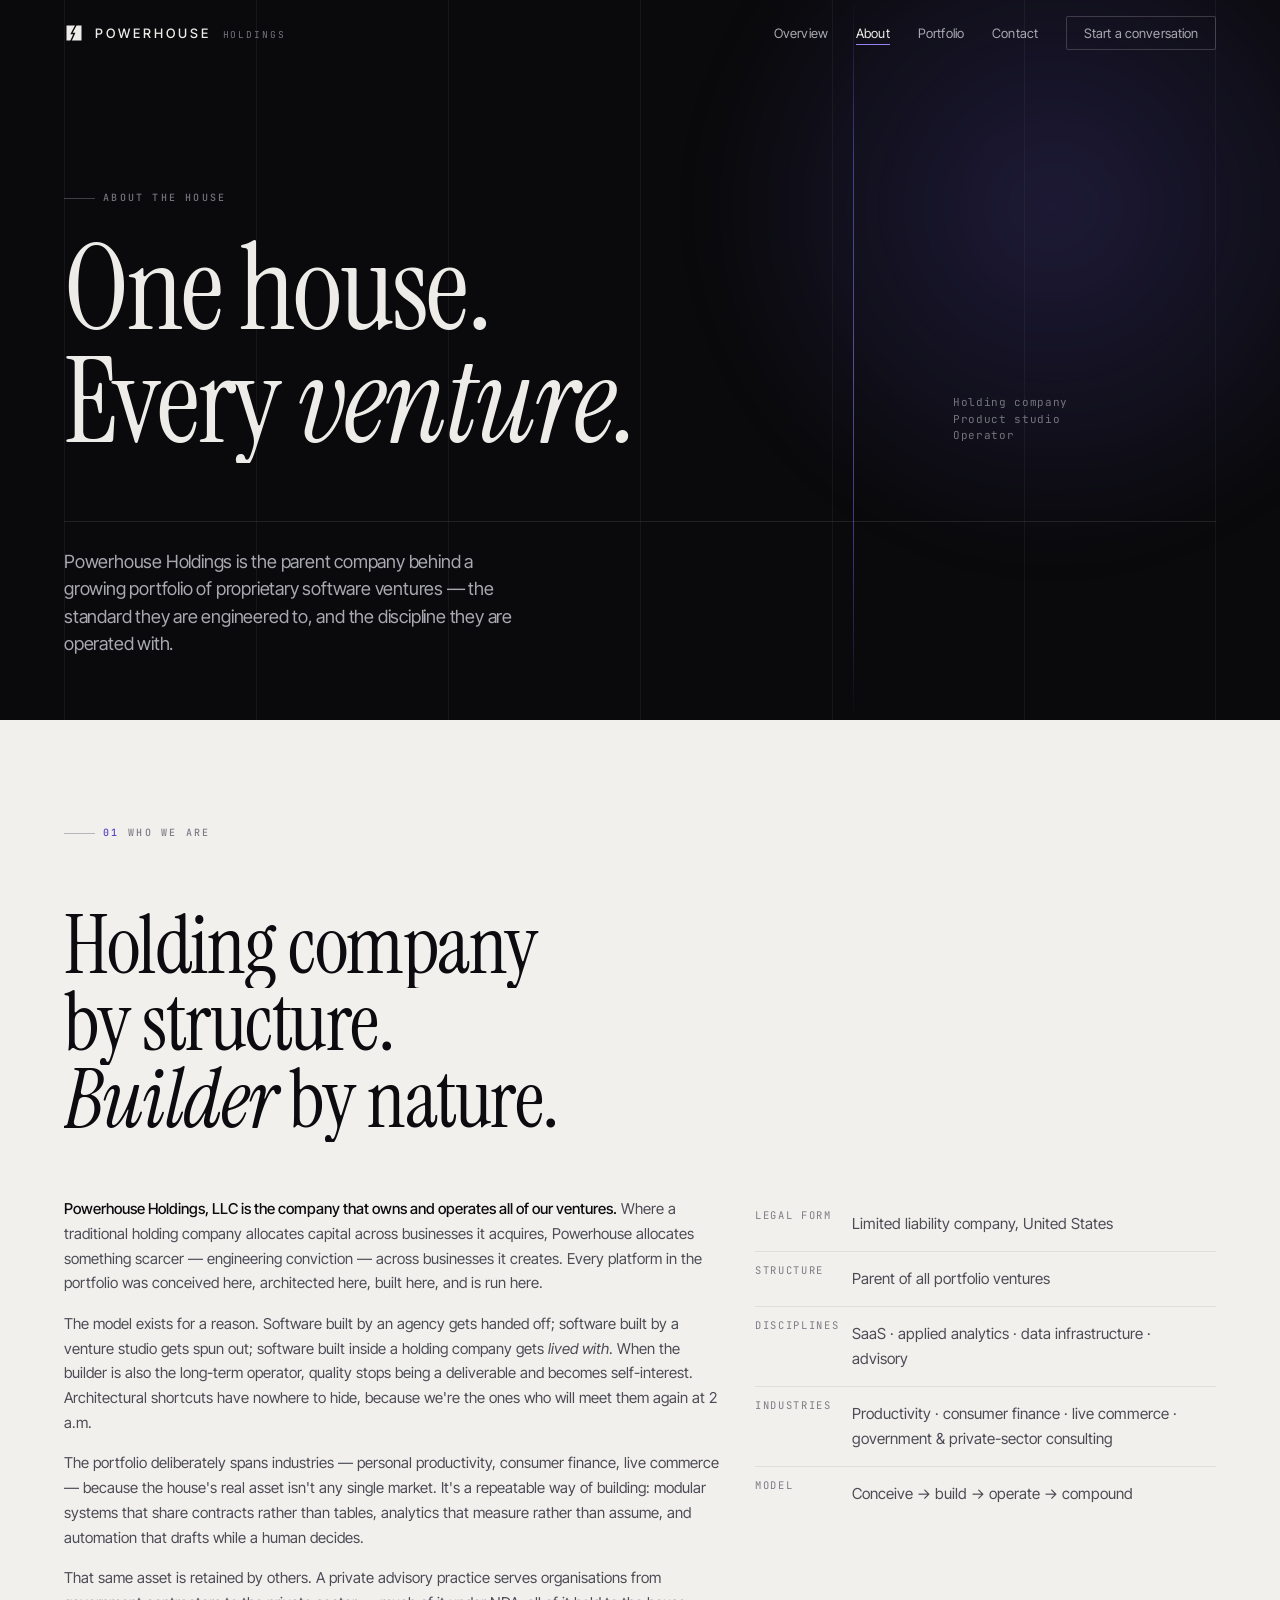
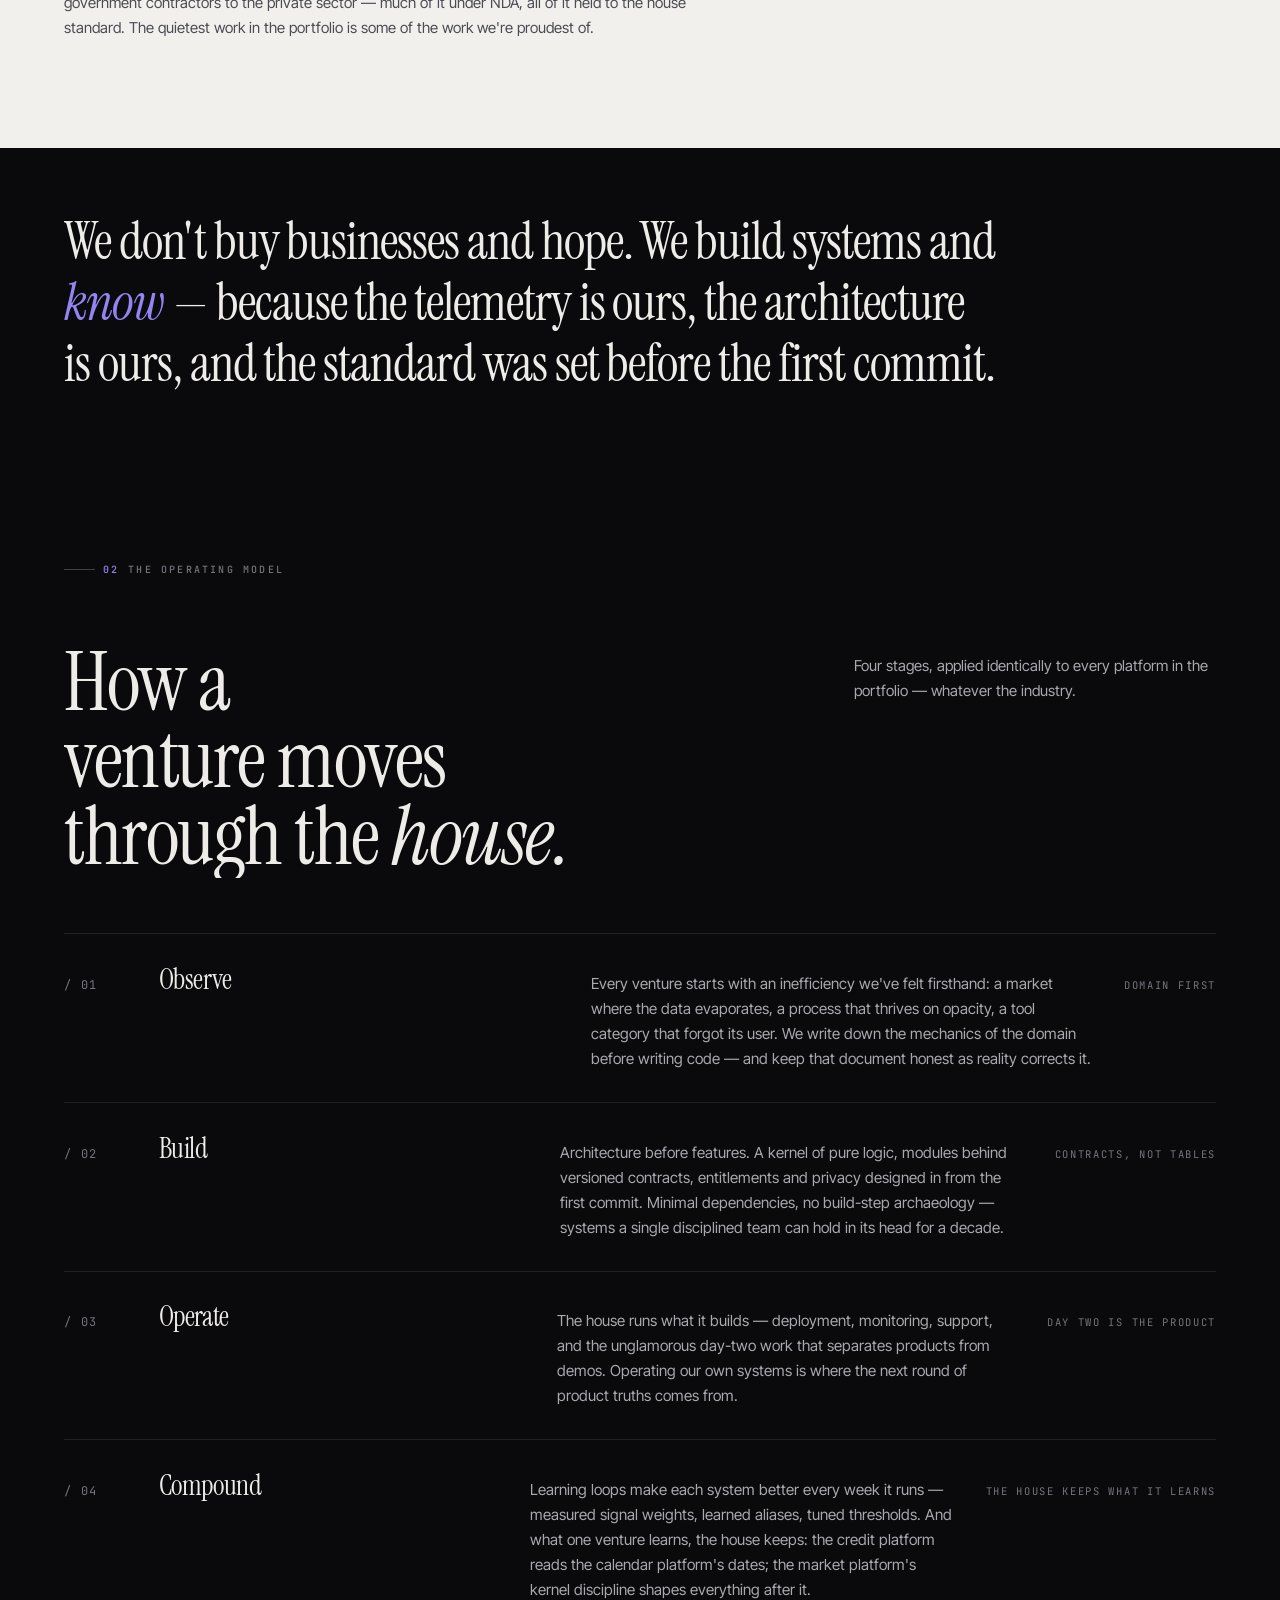
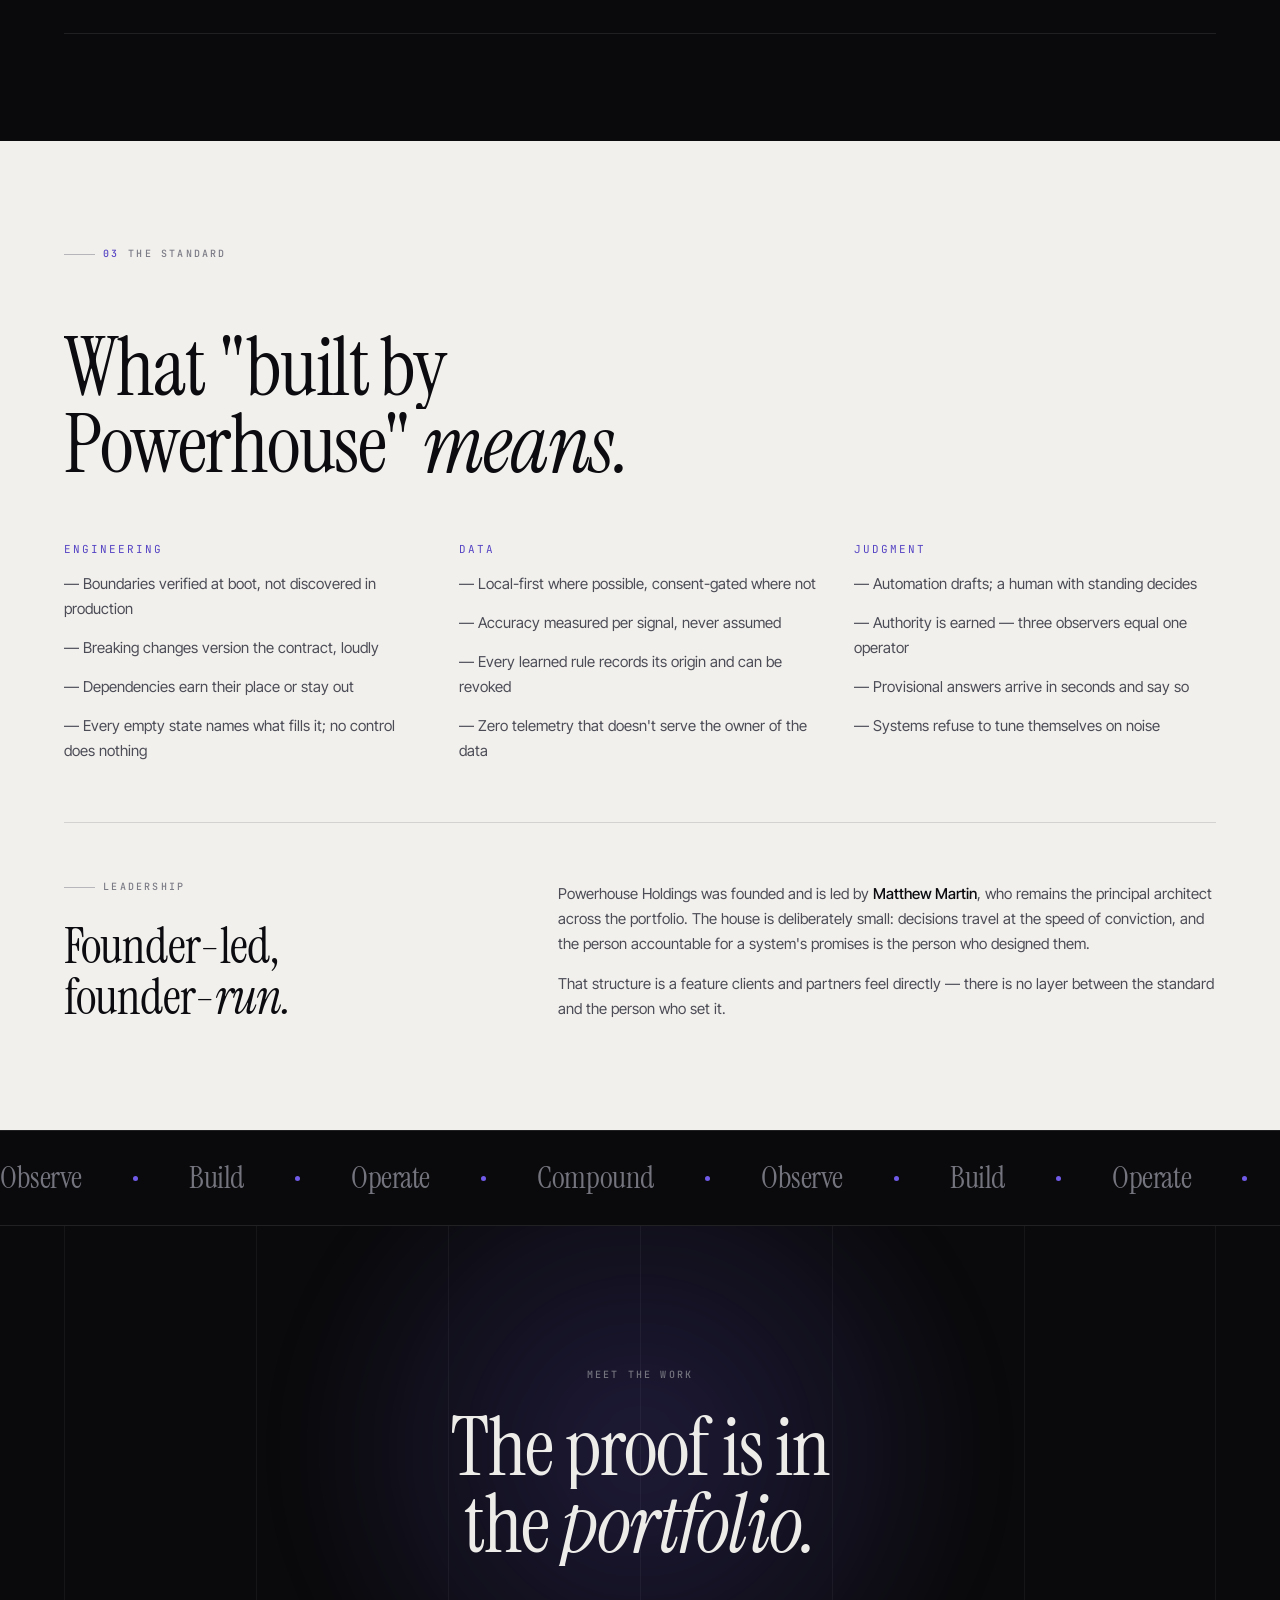
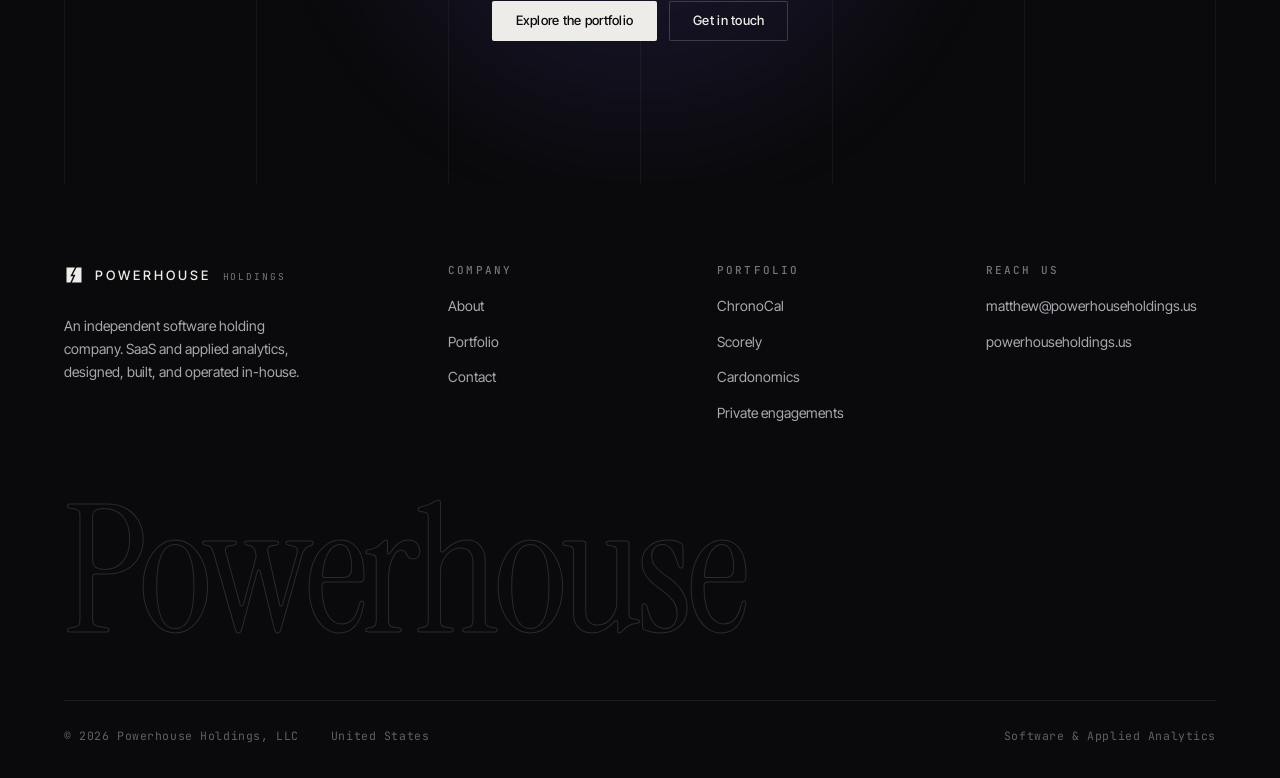
==== commit 343ed8d4: "Selected engagements: logistics, agriculture, public procurement Three NDA-protected advisory engage" ====
--- a/about.html
+++ b/about.html
@@ -299,6 +299,7 @@
           <li><a href="projects.html#chronocal">ChronoCal</a></li>
           <li><a href="projects.html#scorely">Scorely</a></li>
           <li><a href="projects.html#cardonomics">Cardonomics</a></li>
+          <li><a href="projects.html#engagements">Private engagements</a></li>
         </ul>
       </div>
       <div>
--- a/assets/css/pages.css
+++ b/assets/css/pages.css
@@ -209,6 +209,7 @@
 /* capability list inside a project */
 .caps-list{ display:grid; grid-template-columns:repeat(2,1fr); gap:1px; background:var(--rule); margin-top:1.8rem; border:1px solid var(--rule); }
 .caps-list > li{ background:var(--bg); padding:clamp(20px,2.4vw,30px); }
+.caps-list > li:last-child:nth-child(odd){ grid-column:1 / -1; } /* an odd count never leaves an empty cell */
 .caps-list h5{ margin:0 0 .55em; font:500 14px/1.3 var(--ui); letter-spacing:-.005em; color:var(--fg); }
 .caps-list p{ font-size:.9rem; color:var(--fg-2); line-height:1.55; }
 .caps-list .n{ font:400 10px/1 var(--mono); color:var(--accent); letter-spacing:.14em; display:block; margin-bottom:1.1em; }
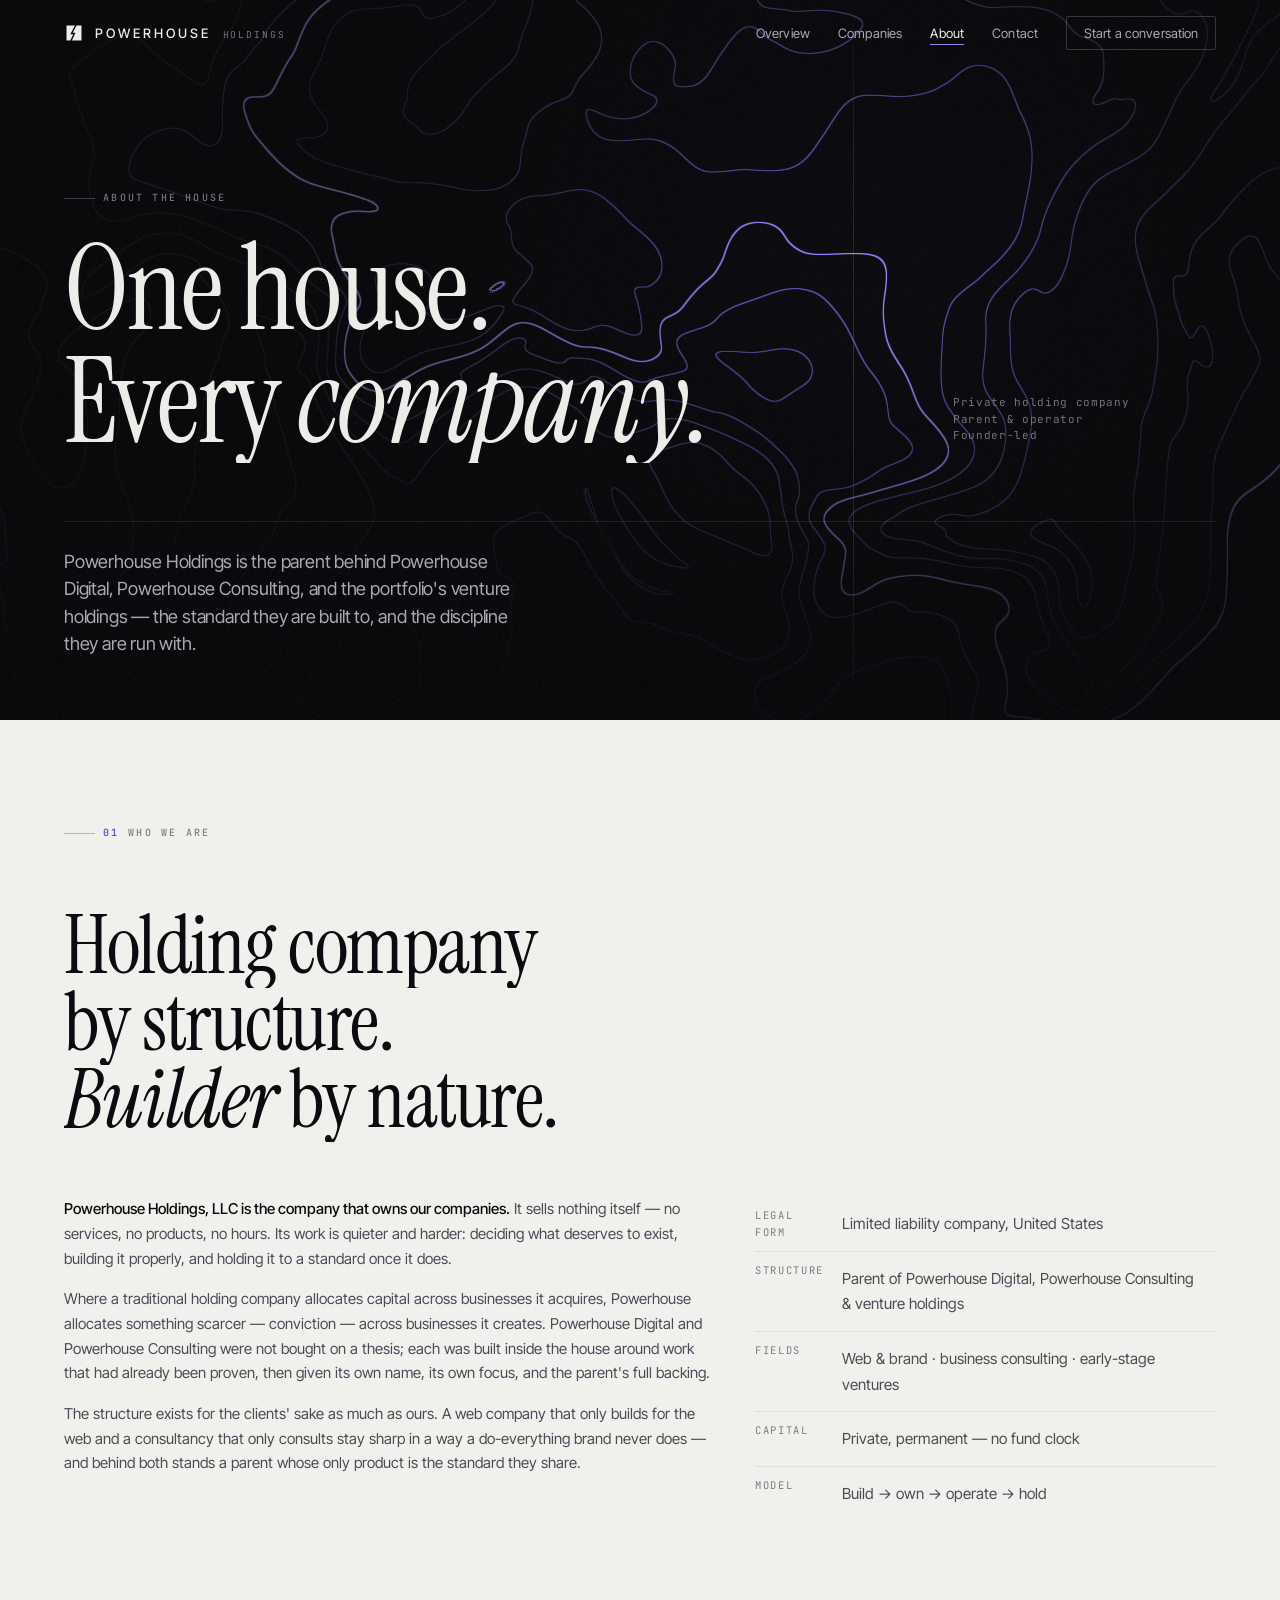
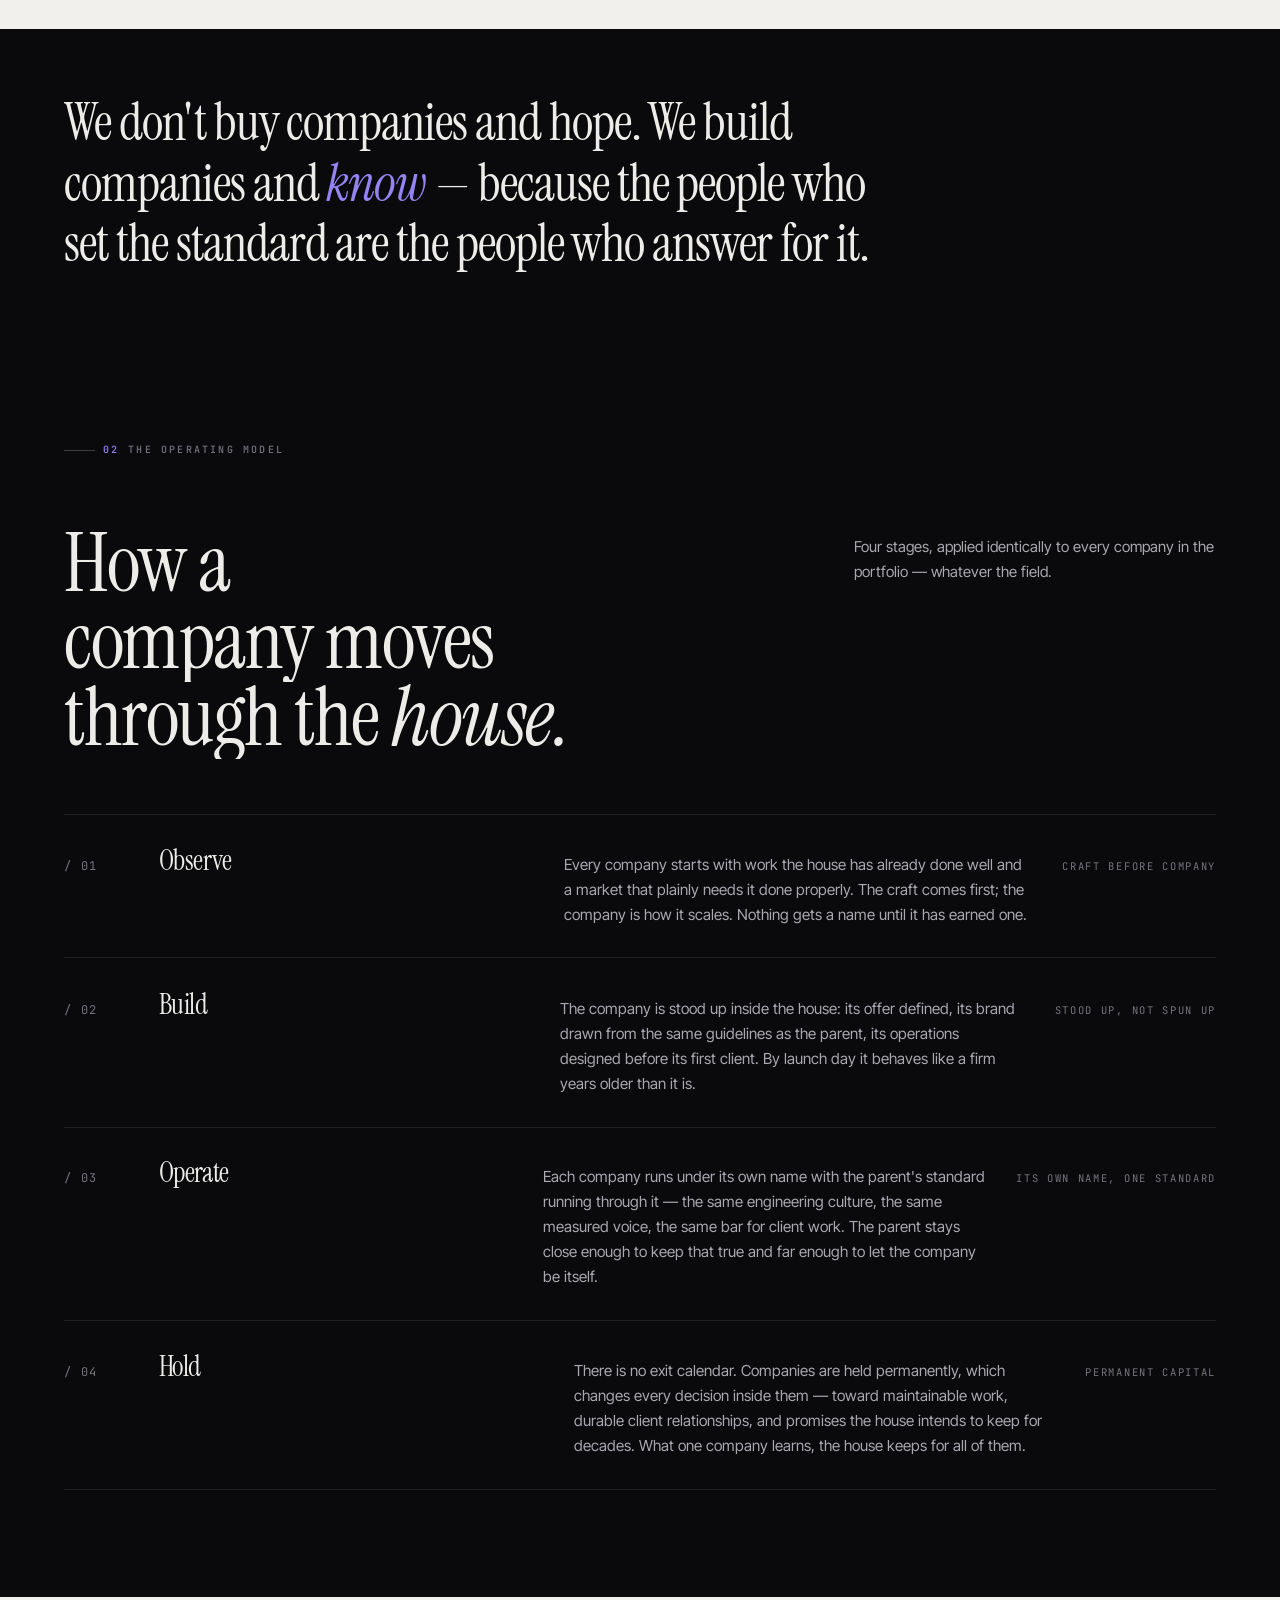
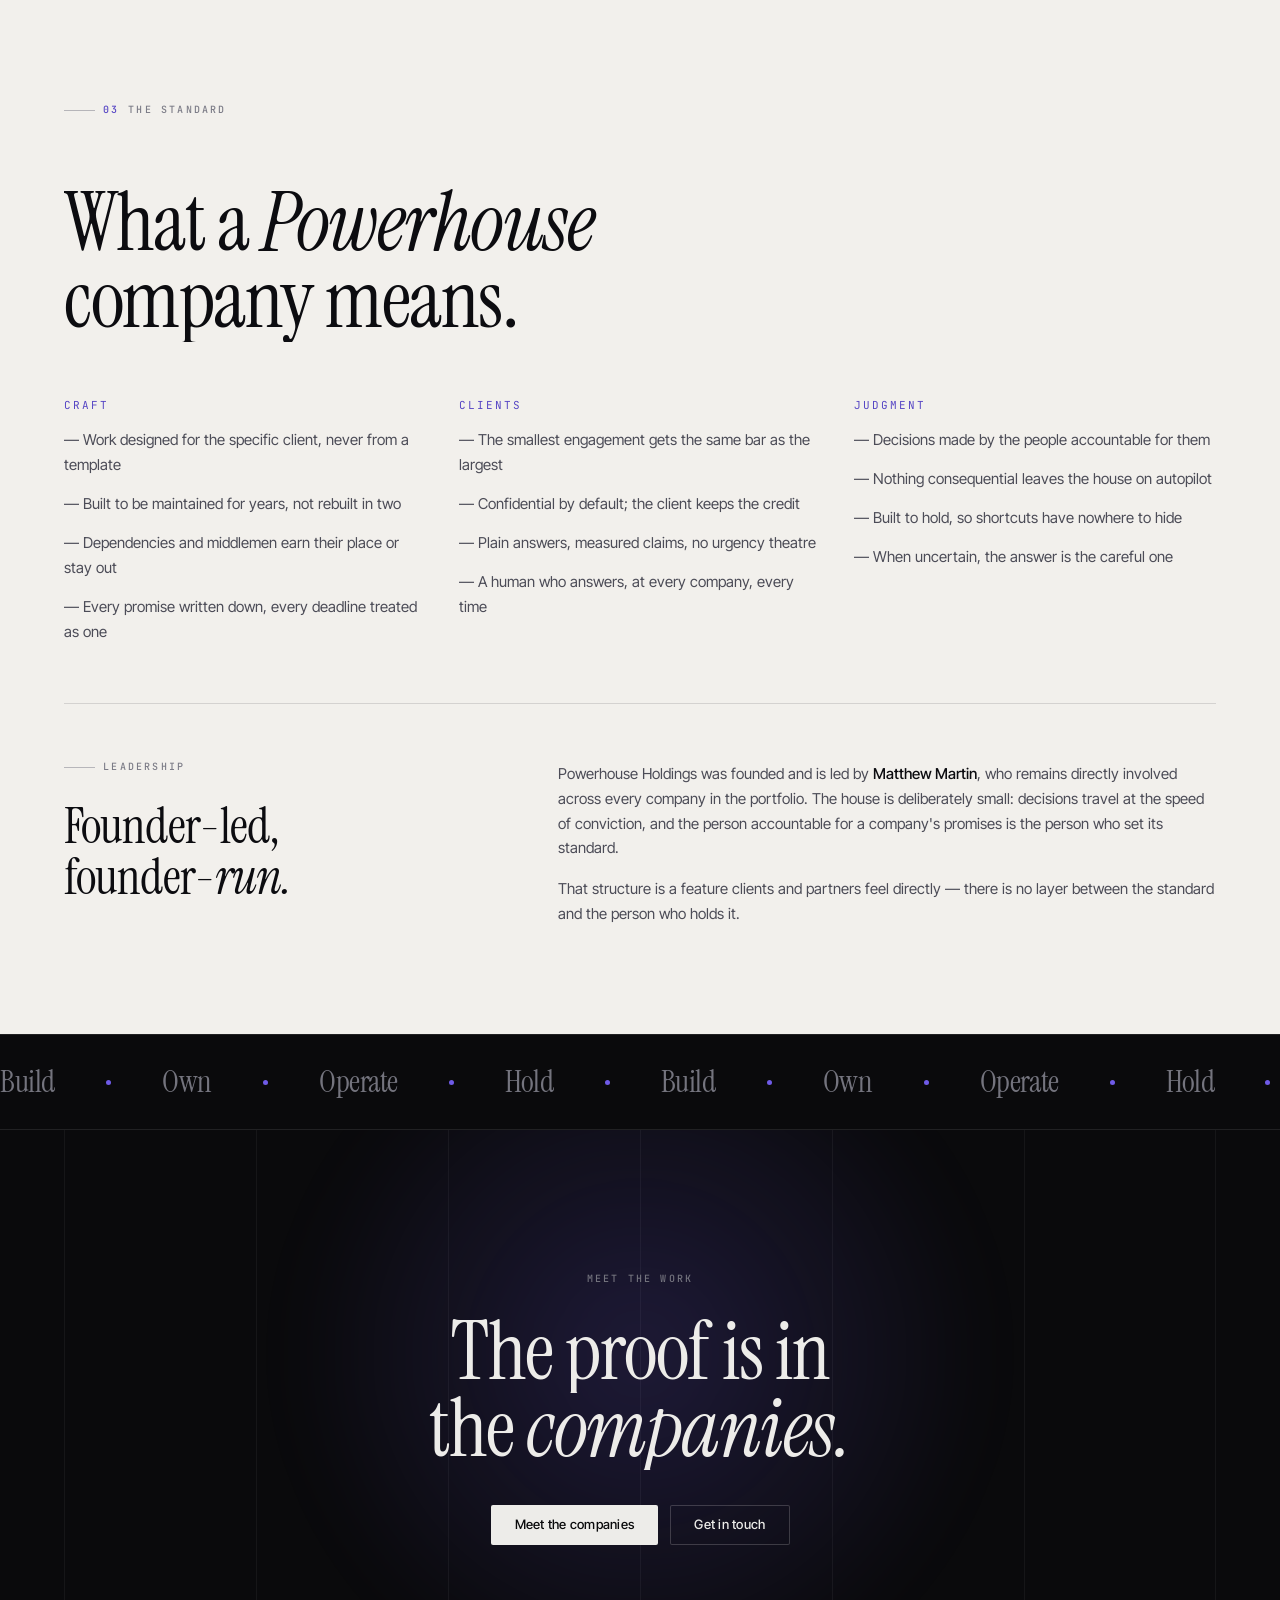
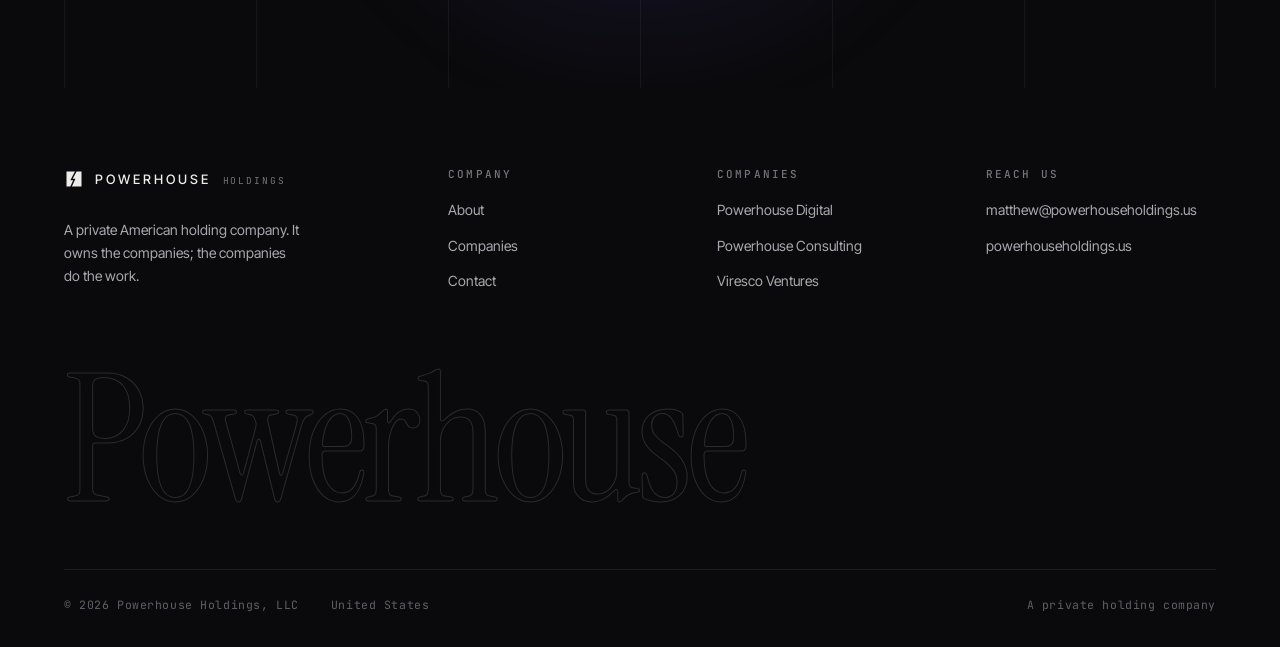
==== commit 9c928a22: "Revamp: Powerhouse Holdings as a holding company The site now says what the company is — a private h" ====
--- a/about.html
+++ b/about.html
@@ -4,11 +4,17 @@
   <meta charset="utf-8">
   <meta name="viewport" content="width=device-width, initial-scale=1">
   <title>About — Powerhouse Holdings</title>
-  <meta name="description" content="Powerhouse Holdings is an independent software holding company: one house, one engineering culture, and a portfolio of SaaS and applied-analytics ventures built and operated in-house.">
+  <meta name="description" content="Powerhouse Holdings is a private holding company: founder-led, permanent capital, one standard. It builds, owns, and operates Powerhouse Digital and Powerhouse Consulting, alongside venture holdings.">
   <link rel="icon" type="image/svg+xml" href="assets/brand/favicon.svg">
   <link rel="canonical" href="https://powerhouseholdings.us/about.html">
   <meta property="og:title" content="About — Powerhouse Holdings">
-  <meta property="og:description" content="One house, one engineering culture, a portfolio of ventures built to hold.">
+  <meta property="og:description" content="One house. Every company. Founder-led, permanent capital, one standard.">
+  <meta property="og:type" content="website">
+  <meta property="og:url" content="https://powerhouseholdings.us/about.html">
+  <meta property="og:image" content="https://powerhouseholdings.us/assets/brand/og-image.png">
+  <meta property="og:site_name" content="Powerhouse Holdings">
+  <meta name="twitter:card" content="summary_large_image">
+  <meta name="twitter:site" content="@PowerhouseUS">
   <link rel="preconnect" href="https://fonts.googleapis.com">
   <link rel="preconnect" href="https://fonts.gstatic.com" crossorigin>
   <link rel="stylesheet" href="assets/css/site.css">
@@ -37,8 +43,8 @@
     </a>
     <nav class="nav" aria-label="Primary">
       <a href="index.html">Overview</a>
+      <a href="companies.html">Companies</a>
       <a href="about.html" aria-current="page">About</a>
-      <a href="projects.html">Portfolio</a>
       <a href="contact.html">Contact</a>
       <a class="btn btn--ghost" href="contact.html">Start a conversation</a>
     </nav>
@@ -50,10 +56,10 @@
 
 <nav class="drawer" id="drawer" aria-label="Mobile">
   <a href="index.html">Overview</a>
+  <a href="companies.html">Companies</a>
   <a href="about.html">About</a>
-  <a href="projects.html">Portfolio</a>
   <a href="contact.html">Contact</a>
-  <p class="meta mono">Powerhouse Holdings, LLC — Software &amp; Applied Analytics</p>
+  <p class="meta mono">Powerhouse Holdings, LLC — A private holding company</p>
 </nav>
 
 <main id="main">
@@ -69,18 +75,18 @@
       <div class="hero-head">
         <div class="title">
           <p class="eyebrow" data-reveal>About the house</p>
-          <h1 class="display d1 mt-2" data-split>One house. Every <em>venture.</em></h1>
+          <h1 class="display d1 mt-2" data-split>One house. Every <em>company.</em></h1>
         </div>
         <div class="aside mono dim" data-reveal style="--rv-d:500ms">
-          Holding company<br>
-          Product studio<br>
-          Operator
+          Private holding company<br>
+          Parent &amp; operator<br>
+          Founder-led
         </div>
       </div>
       <div class="hero-foot">
-        <p class="lede" data-reveal style="--rv-d:650ms">Powerhouse Holdings is the parent company behind a growing
-        portfolio of proprietary software ventures — the standard they are engineered to, and the discipline they
-        are operated with.</p>
+        <p class="lede" data-reveal style="--rv-d:650ms">Powerhouse Holdings is the parent behind Powerhouse Digital,
+        Powerhouse Consulting, and the portfolio's venture holdings — the standard they are built to, and the
+        discipline they are run with.</p>
       </div>
     </div>
   </section>
@@ -96,29 +102,24 @@
       </div>
       <div class="grid mt-4">
         <div class="col-7 body" data-reveal>
-          <p><strong>Powerhouse Holdings, LLC is the company that owns and operates all of our ventures.</strong>
-          Where a traditional holding company allocates capital across businesses it acquires, Powerhouse allocates
-          something scarcer — engineering conviction — across businesses it creates. Every platform in the
-          portfolio was conceived here, architected here, built here, and is run here.</p>
-          <p>The model exists for a reason. Software built by an agency gets handed off; software built by a
-          venture studio gets spun out; software built inside a holding company gets <em>lived with</em>. When the
-          builder is also the long-term operator, quality stops being a deliverable and becomes self-interest.
-          Architectural shortcuts have nowhere to hide, because we're the ones who will meet them again at 2 a.m.</p>
-          <p>The portfolio deliberately spans industries — personal productivity, consumer finance, live
-          commerce — because the house's real asset isn't any single market. It's a repeatable way of building:
-          modular systems that share contracts rather than tables, analytics that measure rather than assume, and
-          automation that drafts while a human decides.</p>
-          <p>That same asset is retained by others. A private advisory practice serves organisations from
-          government contractors to the private sector — much of it under NDA, all of it held to the house
-          standard. The quietest work in the portfolio is some of the work we're proudest of.</p>
+          <p><strong>Powerhouse Holdings, LLC is the company that owns our companies.</strong> It sells nothing
+          itself — no services, no products, no hours. Its work is quieter and harder: deciding what deserves to
+          exist, building it properly, and holding it to a standard once it does.</p>
+          <p>Where a traditional holding company allocates capital across businesses it acquires, Powerhouse
+          allocates something scarcer — conviction — across businesses it creates. Powerhouse Digital and
+          Powerhouse Consulting were not bought on a thesis; each was built inside the house around work that had
+          already been proven, then given its own name, its own focus, and the parent's full backing.</p>
+          <p>The structure exists for the clients' sake as much as ours. A web company that only builds for the
+          web and a consultancy that only consults stay sharp in a way a do-everything brand never does — and
+          behind both stands a parent whose only product is the standard they share.</p>
         </div>
         <div class="col-5" data-reveal style="--rv-d:150ms">
           <table class="spec" style="margin-top:0">
             <tr><th>Legal form</th><td>Limited liability company, United States</td></tr>
-            <tr><th>Structure</th><td>Parent of all portfolio ventures</td></tr>
-            <tr><th>Disciplines</th><td>SaaS · applied analytics · data infrastructure · advisory</td></tr>
-            <tr><th>Industries</th><td>Productivity · consumer finance · live commerce · government &amp; private-sector consulting</td></tr>
-            <tr><th>Model</th><td>Conceive → build → operate → compound</td></tr>
+            <tr><th>Structure</th><td>Parent of Powerhouse Digital, Powerhouse Consulting &amp; venture holdings</td></tr>
+            <tr><th>Fields</th><td>Web &amp; brand · business consulting · early-stage ventures</td></tr>
+            <tr><th>Capital</th><td>Private, permanent — no fund clock</td></tr>
+            <tr><th>Model</th><td>Build → own → operate → hold</td></tr>
           </table>
         </div>
       </div>
@@ -130,8 +131,8 @@
     <div class="shell">
       <div class="grid">
         <div class="col-12">
-          <p class="statement" data-split>We don't buy businesses and hope. We build systems and <em>know</em> — because
-          the telemetry is ours, the architecture is ours, and the standard was set before the first commit.</p>
+          <p class="statement" data-split>We don't buy companies and hope. We build companies and <em>know</em> — because
+          the people who set the standard are the people who answer for it.</p>
         </div>
       </div>
     </div>
@@ -143,10 +144,10 @@
       <div class="head">
         <p class="eyebrow"><span class="idx">02</span> The operating model</p>
         <div class="h">
-          <h2 class="display d2" data-split>How a venture moves<br>through the <em>house.</em></h2>
+          <h2 class="display d2" data-split>How a company moves<br>through the <em>house.</em></h2>
         </div>
         <div class="note body" data-reveal>
-          <p>Four stages, applied identically to every platform in the portfolio — whatever the industry.</p>
+          <p>Four stages, applied identically to every company in the portfolio — whatever the field.</p>
         </div>
       </div>
 
@@ -154,34 +155,34 @@
         <article class="ledger-row" data-reveal>
           <span class="n">/ 01</span>
           <h3 class="t">Observe</h3>
-          <p class="d">Every venture starts with an inefficiency we've felt firsthand: a market where the data
-          evaporates, a process that thrives on opacity, a tool category that forgot its user. We write down the
-          mechanics of the domain before writing code — and keep that document honest as reality corrects it.</p>
-          <span class="tag">Domain first</span>
+          <p class="d">Every company starts with work the house has already done well and a market that plainly
+          needs it done properly. The craft comes first; the company is how it scales. Nothing gets a name until
+          it has earned one.</p>
+          <span class="tag">Craft before company</span>
         </article>
         <article class="ledger-row" data-reveal>
           <span class="n">/ 02</span>
           <h3 class="t">Build</h3>
-          <p class="d">Architecture before features. A kernel of pure logic, modules behind versioned contracts,
-          entitlements and privacy designed in from the first commit. Minimal dependencies, no build-step
-          archaeology — systems a single disciplined team can hold in its head for a decade.</p>
-          <span class="tag">Contracts, not tables</span>
+          <p class="d">The company is stood up inside the house: its offer defined, its brand drawn from the same
+          guidelines as the parent, its operations designed before its first client. By launch day it behaves like
+          a firm years older than it is.</p>
+          <span class="tag">Stood up, not spun up</span>
         </article>
         <article class="ledger-row" data-reveal>
           <span class="n">/ 03</span>
           <h3 class="t">Operate</h3>
-          <p class="d">The house runs what it builds — deployment, monitoring, support, and the unglamorous
-          day-two work that separates products from demos. Operating our own systems is where the next round of
-          product truths comes from.</p>
-          <span class="tag">Day two is the product</span>
+          <p class="d">Each company runs under its own name with the parent's standard running through it — the
+          same engineering culture, the same measured voice, the same bar for client work. The parent stays close
+          enough to keep that true and far enough to let the company be itself.</p>
+          <span class="tag">Its own name, one standard</span>
         </article>
         <article class="ledger-row" data-reveal>
           <span class="n">/ 04</span>
-          <h3 class="t">Compound</h3>
-          <p class="d">Learning loops make each system better every week it runs — measured signal weights, learned
-          aliases, tuned thresholds. And what one venture learns, the house keeps: the credit platform reads the
-          calendar platform's dates; the market platform's kernel discipline shapes everything after it.</p>
-          <span class="tag">The house keeps what it learns</span>
+          <h3 class="t">Hold</h3>
+          <p class="d">There is no exit calendar. Companies are held permanently, which changes every decision
+          inside them — toward maintainable work, durable client relationships, and promises the house intends to
+          keep for decades. What one company learns, the house keeps for all of them.</p>
+          <span class="tag">Permanent capital</span>
         </article>
       </div>
     </div>
@@ -193,35 +194,35 @@
       <div class="head">
         <p class="eyebrow"><span class="idx">03</span> The standard</p>
         <div class="h">
-          <h2 class="display d2" data-split>What "built by Powerhouse" <em>means.</em></h2>
+          <h2 class="display d2" data-split>What a <em>Powerhouse</em> company means.</h2>
         </div>
       </div>
       <div class="grid mt-4" data-stagger="90">
         <div class="col-4" data-reveal>
-          <p class="mono accent caps">Engineering</p>
+          <p class="mono accent caps">Craft</p>
           <ul class="body mt-1 stack-sm">
-            <li>— Boundaries verified at boot, not discovered in production</li>
-            <li>— Breaking changes version the contract, loudly</li>
-            <li>— Dependencies earn their place or stay out</li>
-            <li>— Every empty state names what fills it; no control does nothing</li>
+            <li>— Work designed for the specific client, never from a template</li>
+            <li>— Built to be maintained for years, not rebuilt in two</li>
+            <li>— Dependencies and middlemen earn their place or stay out</li>
+            <li>— Every promise written down, every deadline treated as one</li>
           </ul>
         </div>
         <div class="col-4" data-reveal>
-          <p class="mono accent caps">Data</p>
+          <p class="mono accent caps">Clients</p>
           <ul class="body mt-1 stack-sm">
-            <li>— Local-first where possible, consent-gated where not</li>
-            <li>— Accuracy measured per signal, never assumed</li>
-            <li>— Every learned rule records its origin and can be revoked</li>
-            <li>— Zero telemetry that doesn't serve the owner of the data</li>
+            <li>— The smallest engagement gets the same bar as the largest</li>
+            <li>— Confidential by default; the client keeps the credit</li>
+            <li>— Plain answers, measured claims, no urgency theatre</li>
+            <li>— A human who answers, at every company, every time</li>
           </ul>
         </div>
         <div class="col-4" data-reveal>
           <p class="mono accent caps">Judgment</p>
           <ul class="body mt-1 stack-sm">
-            <li>— Automation drafts; a human with standing decides</li>
-            <li>— Authority is earned — three observers equal one operator</li>
-            <li>— Provisional answers arrive in seconds and say so</li>
-            <li>— Systems refuse to tune themselves on noise</li>
+            <li>— Decisions made by the people accountable for them</li>
+            <li>— Nothing consequential leaves the house on autopilot</li>
+            <li>— Built to hold, so shortcuts have nowhere to hide</li>
+            <li>— When uncertain, the answer is the careful one</li>
           </ul>
         </div>
       </div>
@@ -234,11 +235,12 @@
           <h3 class="display d3 mt-2">Founder-led,<br>founder-<em>run.</em></h3>
         </div>
         <div class="col-7 body" data-reveal style="--rv-d:150ms">
-          <p>Powerhouse Holdings was founded and is led by <strong>Matthew Martin</strong>, who remains the
-          principal architect across the portfolio. The house is deliberately small: decisions travel at the speed
-          of conviction, and the person accountable for a system's promises is the person who designed them.</p>
+          <p>Powerhouse Holdings was founded and is led by <strong>Matthew Martin</strong>, who remains directly
+          involved across every company in the portfolio. The house is deliberately small: decisions travel at the
+          speed of conviction, and the person accountable for a company's promises is the person who set its
+          standard.</p>
           <p class="mt-1">That structure is a feature clients and partners feel directly — there is no layer
-          between the standard and the person who set it.</p>
+          between the standard and the person who holds it.</p>
         </div>
       </div>
     </div>
@@ -247,9 +249,9 @@
   <!-- ============================ MARQUEE ============================ -->
   <div class="marquee" aria-hidden="true">
     <div class="track">
-      <span>Observe</span><span>Build</span><span>Operate</span><span>Compound</span>
-      <span>Observe</span><span>Build</span><span>Operate</span><span>Compound</span>
-      <span>Observe</span><span>Build</span><span>Operate</span><span>Compound</span>
+      <span>Build</span><span>Own</span><span>Operate</span><span>Hold</span>
+      <span>Build</span><span>Own</span><span>Operate</span><span>Hold</span>
+      <span>Build</span><span>Own</span><span>Operate</span><span>Hold</span>
     </div>
   </div>
 
@@ -261,9 +263,9 @@
     </div>
     <div class="shell center" style="position:relative;z-index:2">
       <p class="eyebrow eyebrow--plain" style="justify-content:center" data-reveal>Meet the work</p>
-      <h2 class="display d2 mt-2" data-split>The proof is in<br>the <em>portfolio.</em></h2>
+      <h2 class="display d2 mt-2" data-split>The proof is in<br>the <em>companies.</em></h2>
       <div class="row mt-3" style="justify-content:center" data-reveal>
-        <a class="btn" href="projects.html">Explore the portfolio</a>
+        <a class="btn" href="companies.html">Meet the companies</a>
         <a class="btn btn--ghost" href="contact.html">Get in touch</a>
       </div>
     </div>
@@ -282,24 +284,23 @@
           <span class="name">Powerhouse</span>
           <span class="sub">Holdings</span>
         </a>
-        <p class="body mt-2" style="max-width:30ch">An independent software holding company. SaaS and applied
-        analytics, designed, built, and operated in-house.</p>
+        <p class="body mt-2" style="max-width:30ch">A private American holding company. It owns the companies;
+        the companies do the work.</p>
       </div>
       <div>
         <h4>Company</h4>
         <ul>
           <li><a href="about.html">About</a></li>
-          <li><a href="projects.html">Portfolio</a></li>
+          <li><a href="companies.html">Companies</a></li>
           <li><a href="contact.html">Contact</a></li>
         </ul>
       </div>
       <div>
-        <h4>Portfolio</h4>
+        <h4>Companies</h4>
         <ul>
-          <li><a href="projects.html#chronocal">ChronoCal</a></li>
-          <li><a href="projects.html#scorely">Scorely</a></li>
-          <li><a href="projects.html#cardonomics">Cardonomics</a></li>
-          <li><a href="projects.html#engagements">Private engagements</a></li>
+          <li><a href="https://powerhousedigital.net/" rel="noopener">Powerhouse Digital</a></li>
+          <li><a href="companies.html#consulting">Powerhouse Consulting</a></li>
+          <li><a href="companies.html#viresco">Viresco Ventures</a></li>
         </ul>
       </div>
       <div>
@@ -314,11 +315,12 @@
     <div class="base">
       <span>© 2026 Powerhouse Holdings, LLC</span>
       <span>United States</span>
-      <span class="spacer">Software &amp; Applied Analytics</span>
+      <span class="spacer">A private holding company</span>
     </div>
   </div>
 </footer>
 
 <script src="assets/js/motion.js" defer></script>
+<script src="assets/js/field.js" defer></script>
 </body>
 </html>
--- a/assets/css/pages.css
+++ b/assets/css/pages.css
@@ -82,6 +82,10 @@
 }
 
 /* ============================ hero ============================ */
+.hero-canvas{ position:absolute; inset:0; width:100%; height:100%; display:block; z-index:0; }
+.hero.has-field .field .cols, .hero.has-field .field .halo{ display:none; } /* the live field replaces the static one */
+.hero.has-field .field .seam{ opacity:.25; }
+
 .hero{
   position:relative; min-height:100svh; display:flex; align-items:flex-end;
   padding-bottom:clamp(40px,7vh,84px); padding-top:clamp(120px,16vh,180px);
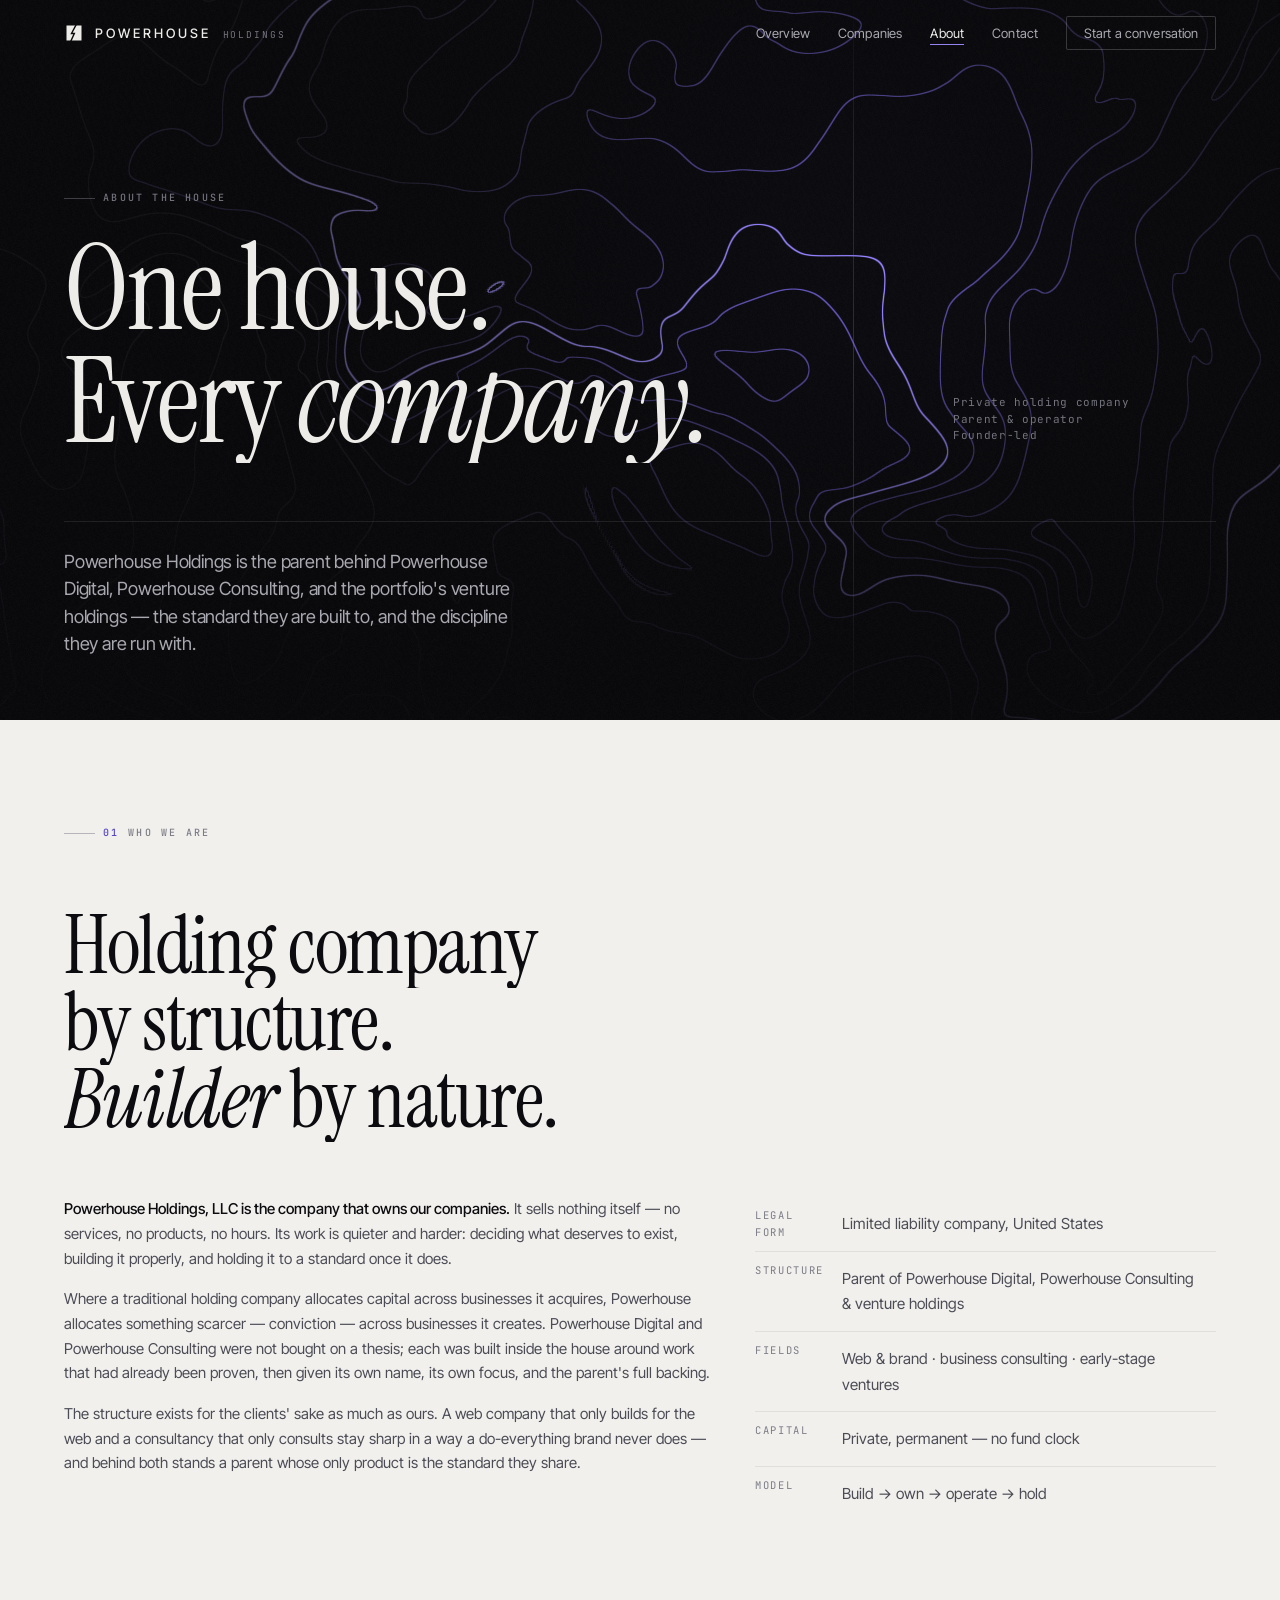
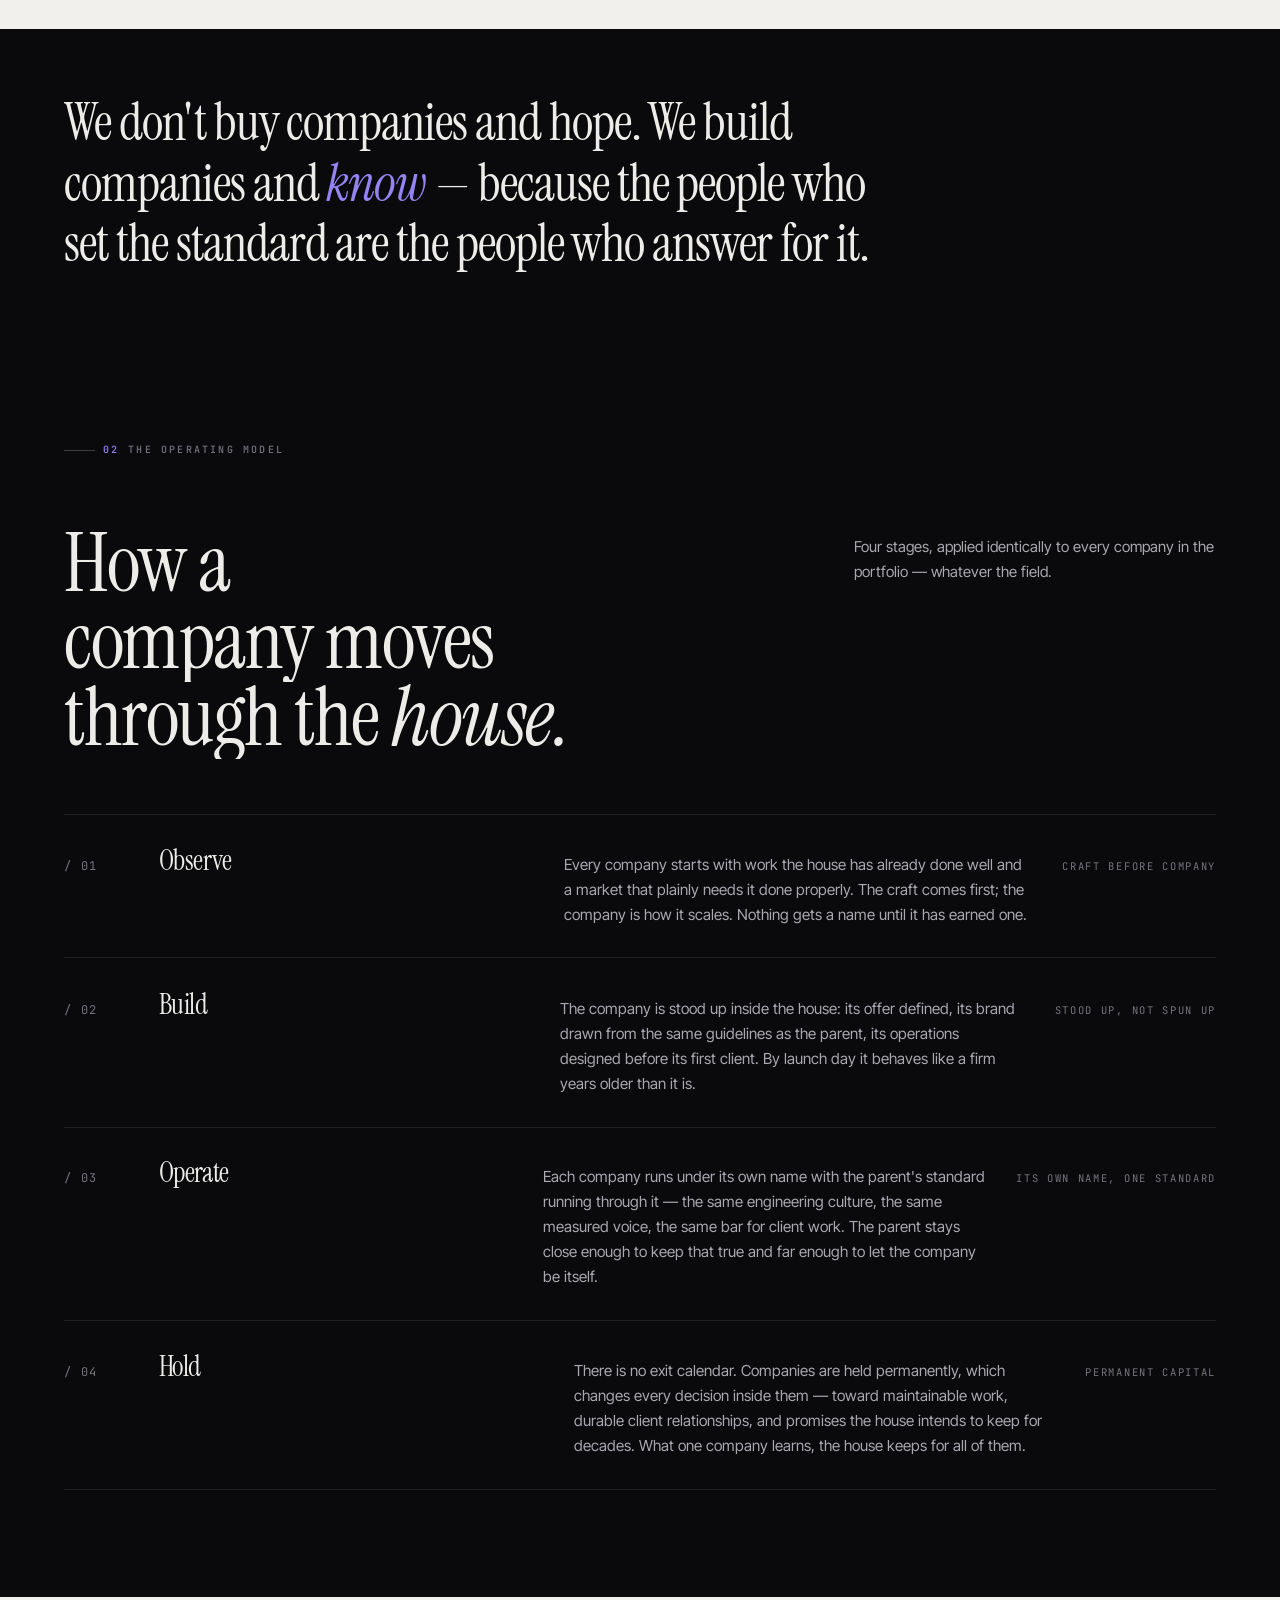
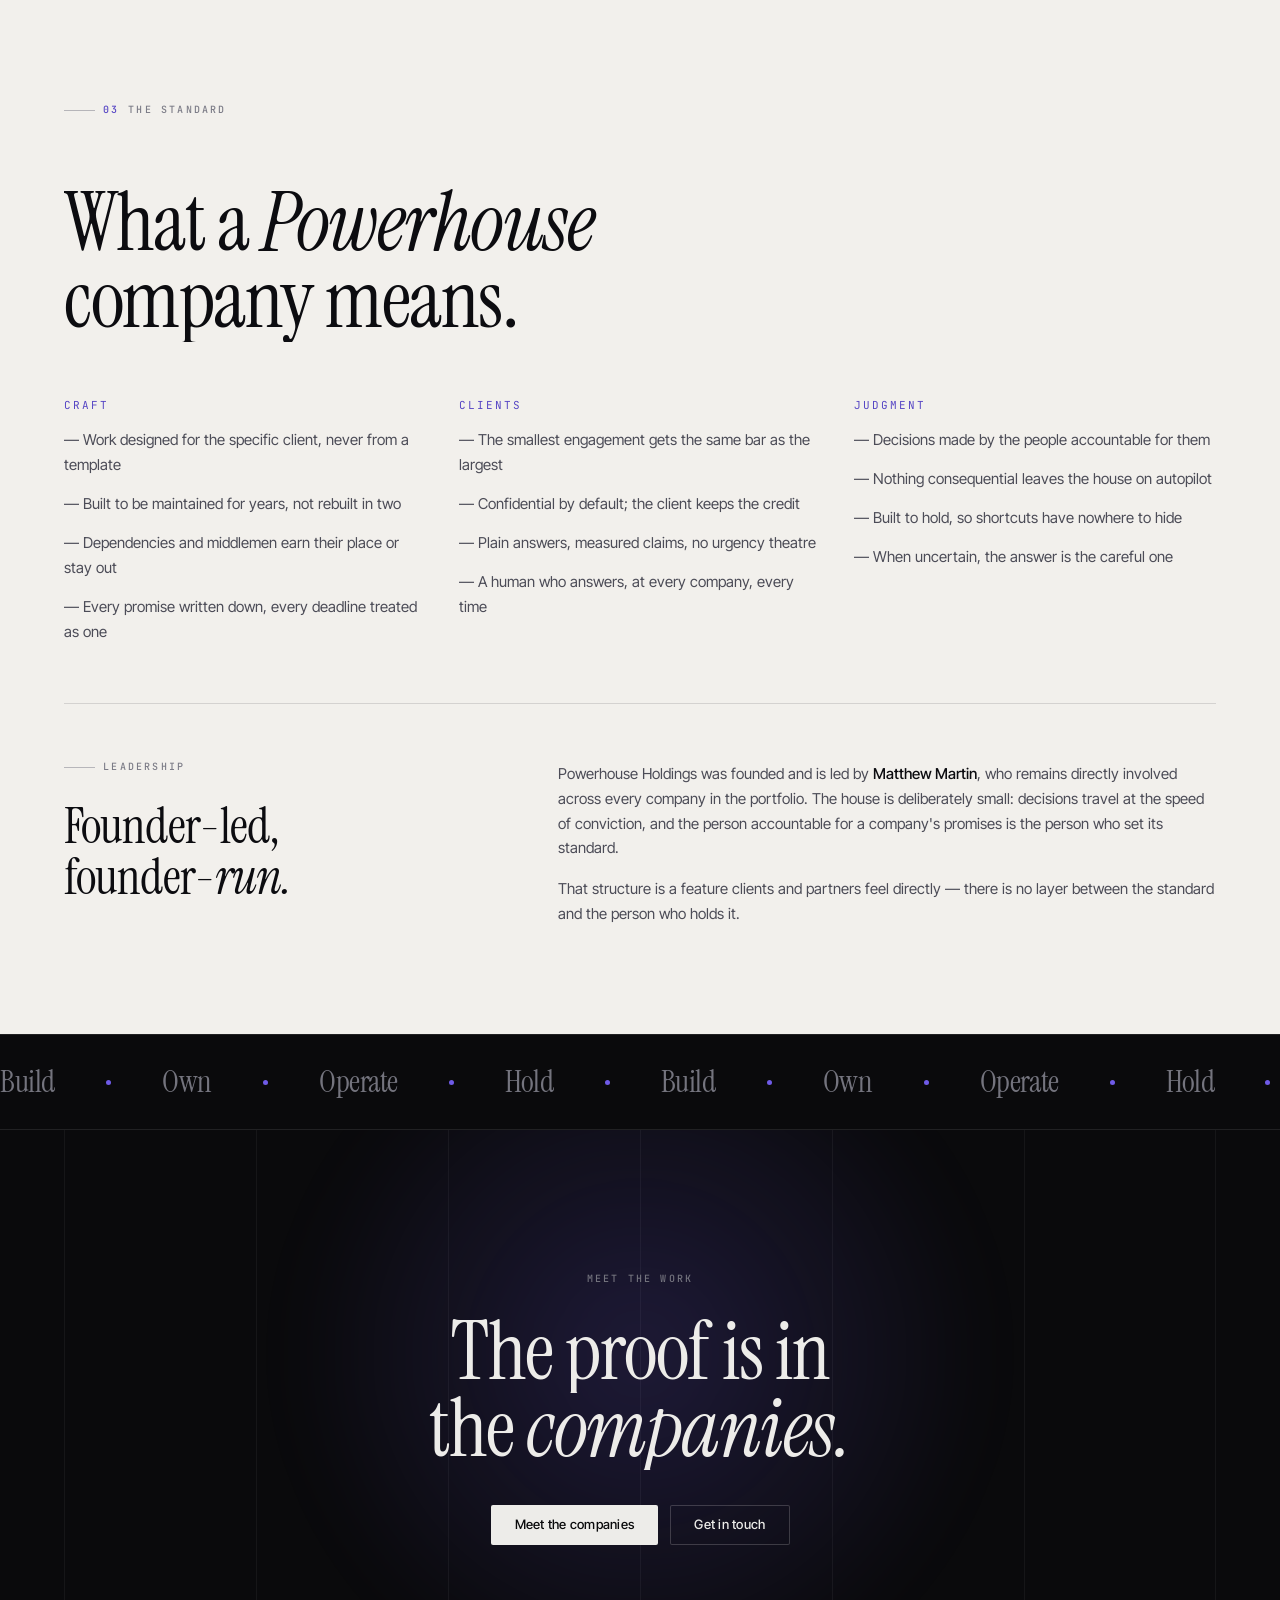
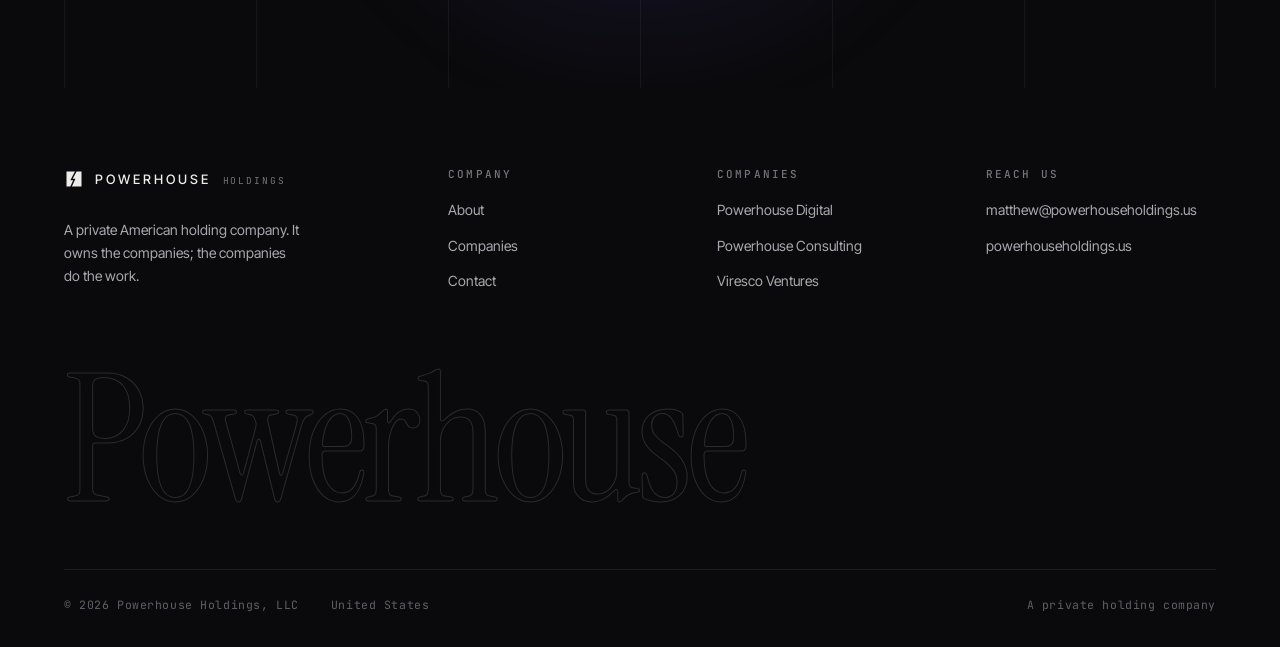
==== commit 5b012621: "SEO hardening: fonts unblocked, schema everywhere, branded 404 Font loading moved from a CSS @import" ====
--- a/about.html
+++ b/about.html
@@ -6,6 +6,8 @@
   <title>About — Powerhouse Holdings</title>
   <meta name="description" content="Powerhouse Holdings is a private holding company: founder-led, permanent capital, one standard. It builds, owns, and operates Powerhouse Digital and Powerhouse Consulting, alongside venture holdings.">
   <link rel="icon" type="image/svg+xml" href="assets/brand/favicon.svg">
+  <meta name="theme-color" content="#0A0A0C">
+  <link rel="apple-touch-icon" href="assets/brand/apple-touch-icon.png">
   <link rel="canonical" href="https://powerhouseholdings.us/about.html">
   <meta property="og:title" content="About — Powerhouse Holdings">
   <meta property="og:description" content="One house. Every company. Founder-led, permanent capital, one standard.">
@@ -17,8 +19,23 @@
   <meta name="twitter:site" content="@PowerhouseUS">
   <link rel="preconnect" href="https://fonts.googleapis.com">
   <link rel="preconnect" href="https://fonts.gstatic.com" crossorigin>
+  <link rel="stylesheet" href="https://fonts.googleapis.com/css2?family=Instrument+Serif:ital@0;1&amp;family=Inter+Tight:wght@300;400;500;600&amp;family=JetBrains+Mono:wght@400;500&amp;display=swap">
   <link rel="stylesheet" href="assets/css/site.css">
   <link rel="stylesheet" href="assets/css/pages.css">
+  <script type="application/ld+json">
+  {
+    "@context": "https://schema.org",
+    "@type": "AboutPage",
+    "name": "About Powerhouse Holdings",
+    "url": "https://powerhouseholdings.us/about.html",
+    "mainEntity": {
+      "@type": "Organization",
+      "@id": "https://powerhouseholdings.us/#org",
+      "name": "Powerhouse Holdings",
+      "founder": { "@type": "Person", "name": "Matthew Martin", "jobTitle": "Founder & Principal" }
+    }
+  }
+  </script>
 </head>
 <body>
 <a class="skip" href="#main">Skip to content</a>
--- a/assets/css/site.css
+++ b/assets/css/site.css
@@ -5,7 +5,6 @@
    Do not introduce colours or typefaces outside this file.
    ========================================================================== */
 
-@import url('https://fonts.googleapis.com/css2?family=Instrument+Serif:ital@0;1&family=Inter+Tight:wght@300;400;500;600&family=JetBrains+Mono:wght@400;500&display=swap');
 
 :root{
   /* ---- ground ---- */
